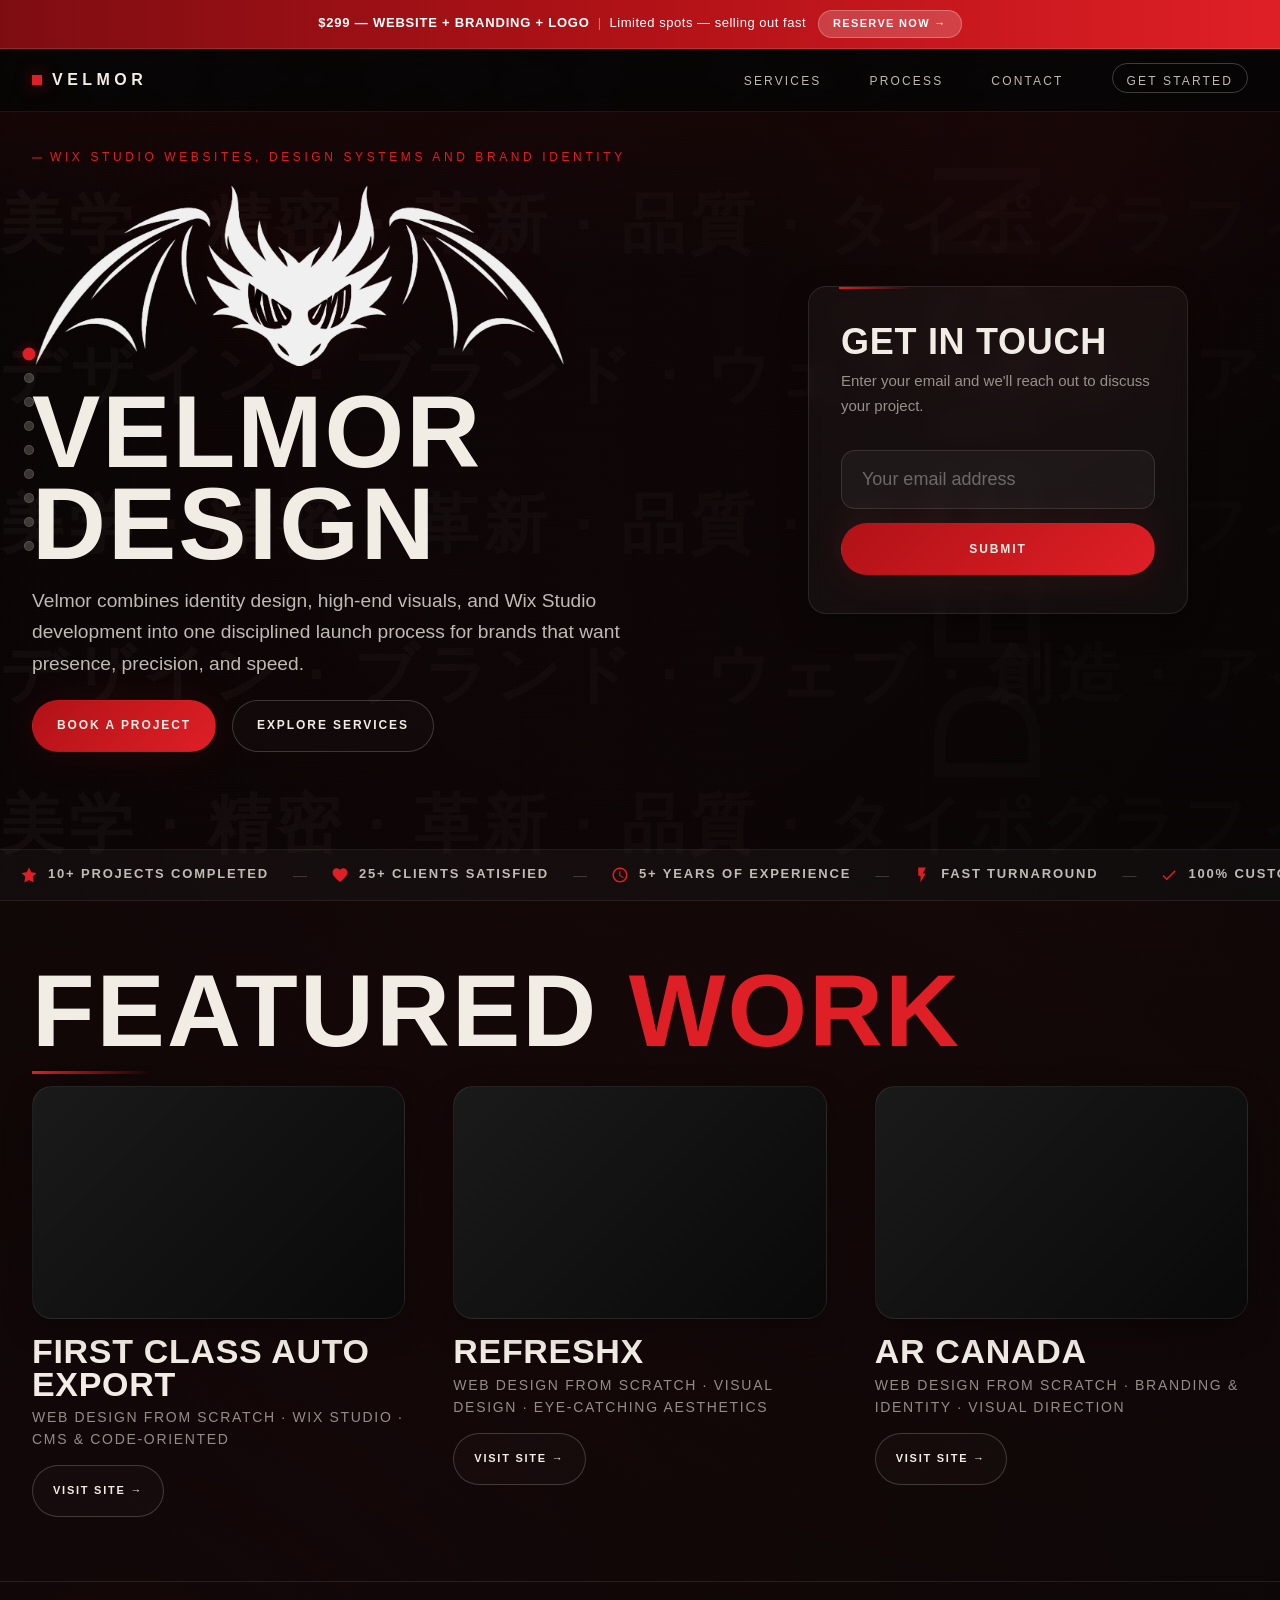
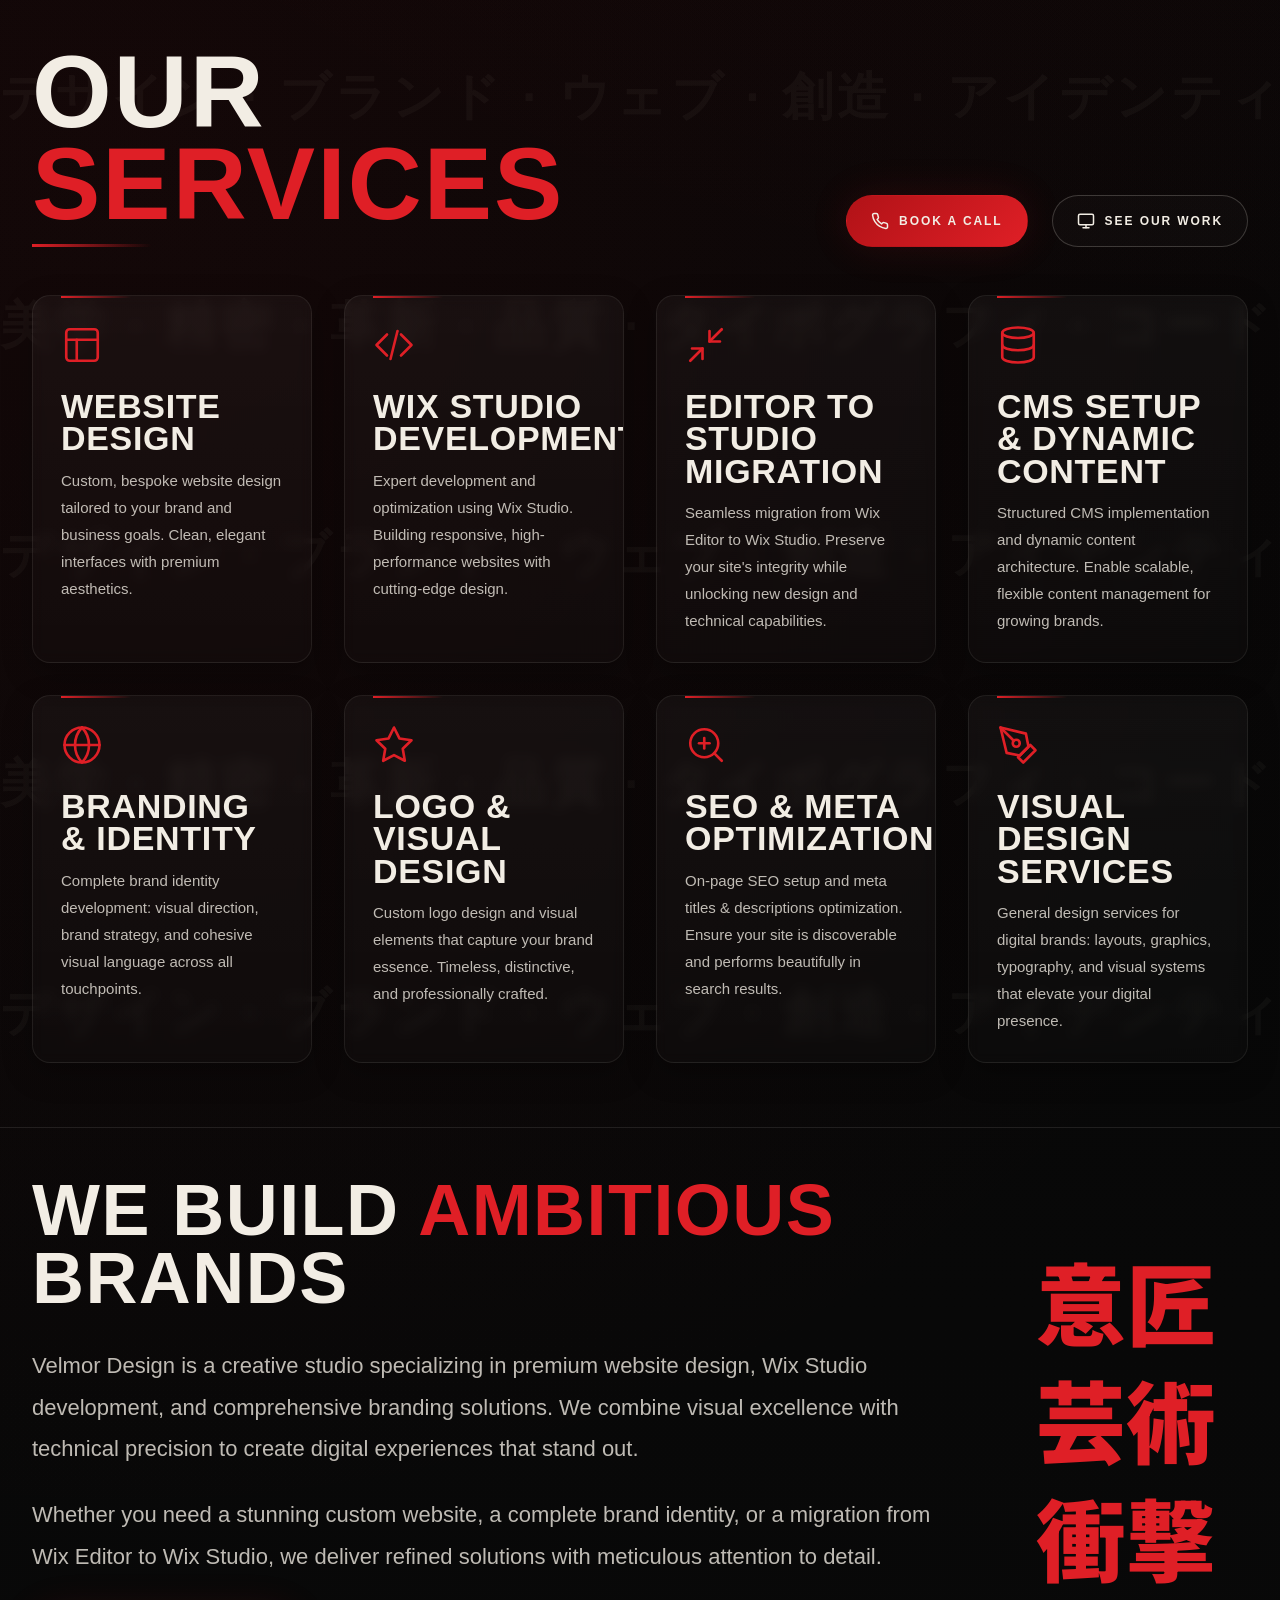
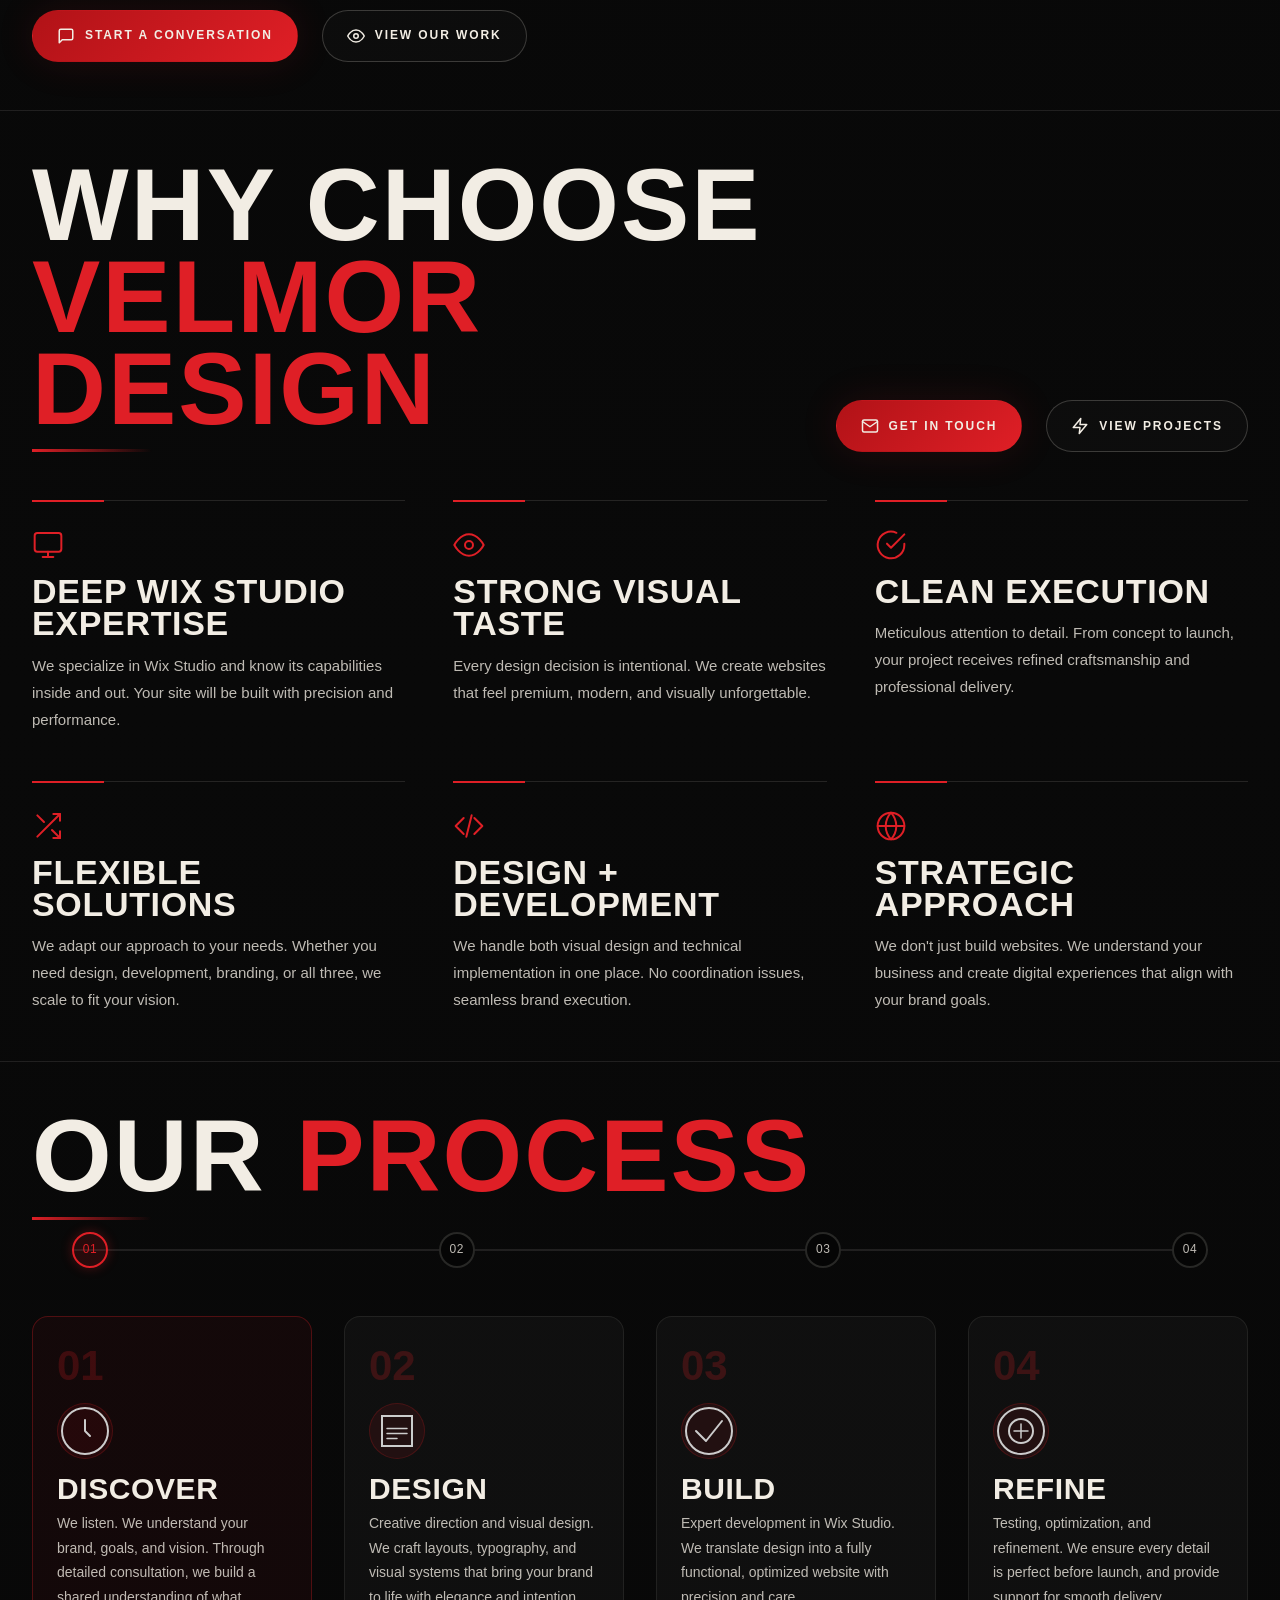
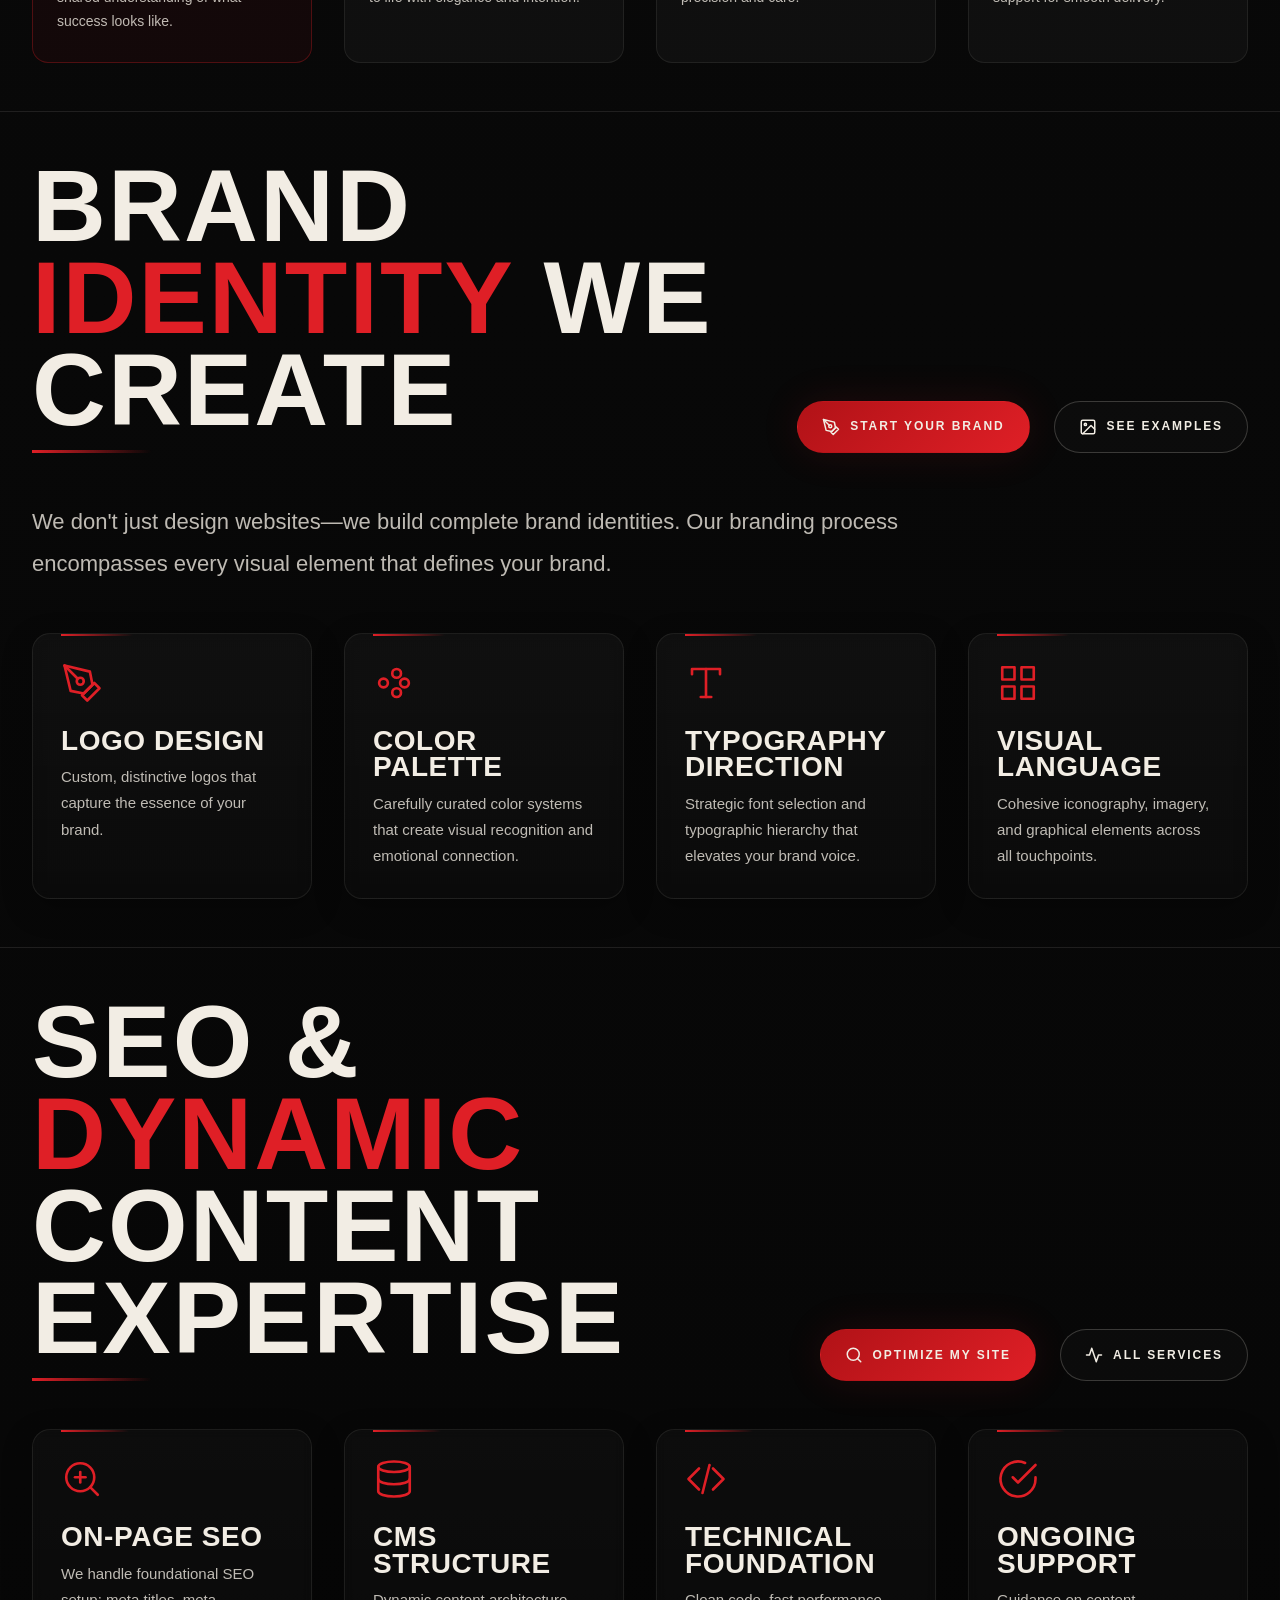
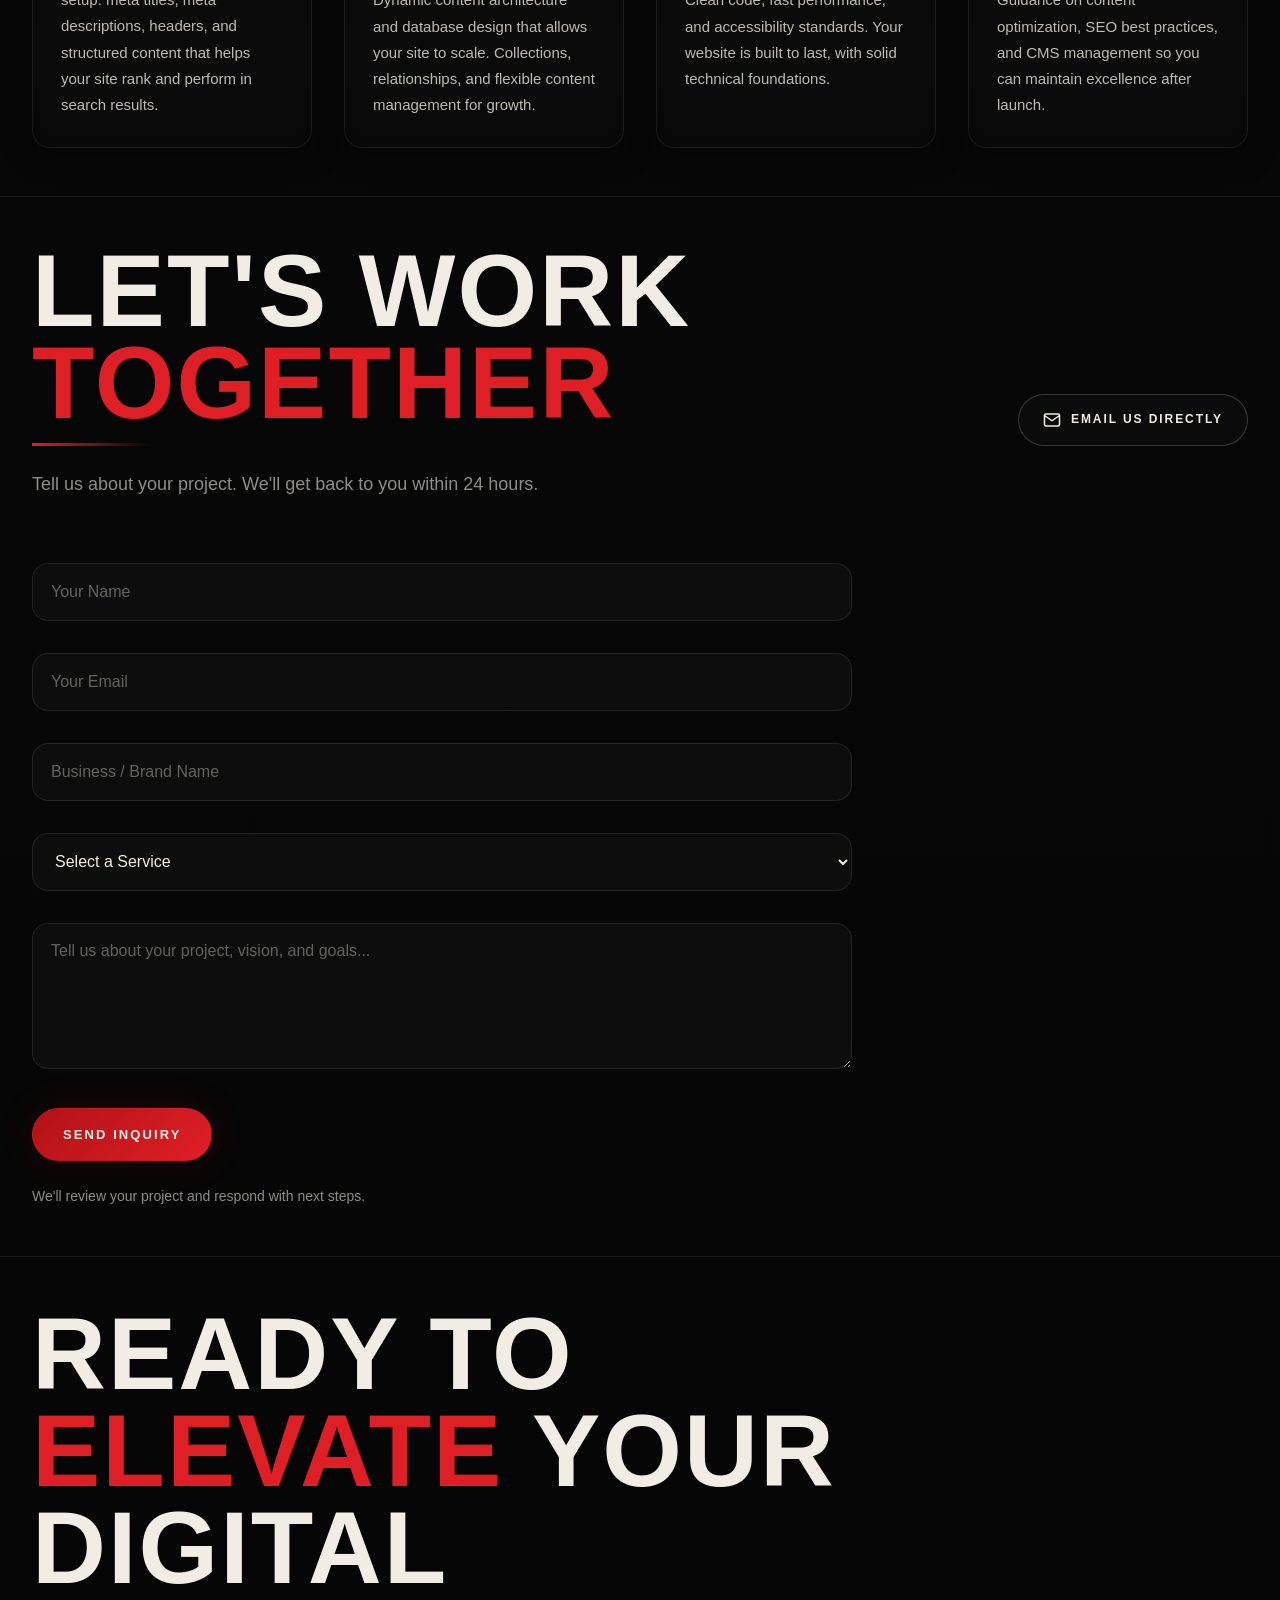
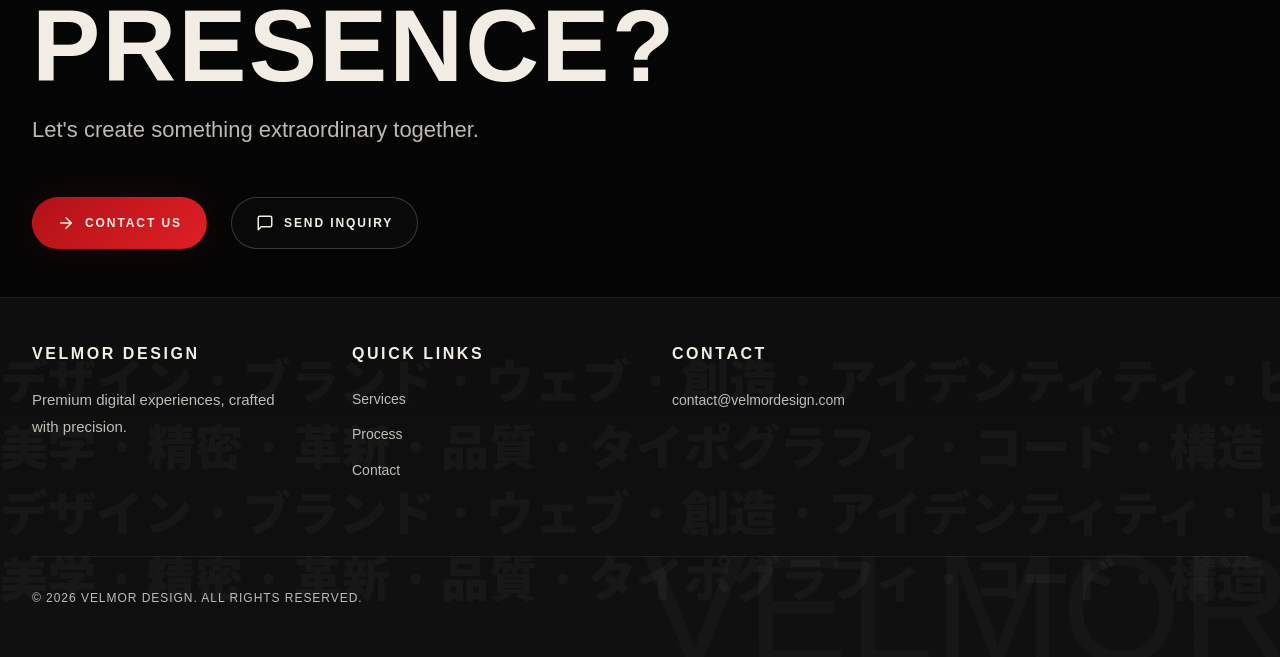
==== index.html @ 81babffa "Initial commit This is the first version of our website" ====
<!DOCTYPE html>
<html lang="en">
<head>
    <meta charset="UTF-8">
    <meta name="viewport" content="width=device-width, initial-scale=1.0">
    <meta name="description" content="Velmor Design - Premium Wix Studio websites, branding, and CMS solutions. Dark mode creative agency.">
    <meta name="theme-color" content="#000000">
    <title>Velmor Design - Premium Web & Brand Design</title>
    <link rel="preconnect" href="https://fonts.googleapis.com">
    <link rel="preconnect" href="https://fonts.gstatic.com" crossorigin>
    <link href="https://fonts.googleapis.com/css2?family=Noto+Sans+JP:wght@900&display=swap" rel="stylesheet">
    <link rel="stylesheet" href="styles.css?v=36">
</head>
<body>
    <!-- Promo Banner -->
    <div class="promo-banner">
        <div class="container">
            <p class="promo-text">
                <strong>$299 — Website + Branding + Logo</strong>
                <span class="promo-separator">|</span>
                Limited spots — selling out fast
                <a href="#contact-form" class="promo-cta">Reserve now →</a>
            </p>
        </div>
    </div>

    <!-- Navigation -->
    <nav class="navbar">
        <div class="container">
            <div class="navbar-content">
                <div class="logo">
                    <a href="index.html">VELMOR</a>
                </div>
                <button class="mobile-menu-toggle" aria-label="Toggle menu">
                    <span></span>
                    <span></span>
                    <span></span>
                </button>
                <ul class="nav-links">
                    <li><a href="#services">Services</a></li>
                    <li><a href="#process">Process</a></li>
                    <li><a href="#contact-form">Contact</a></li>
                    <li><a href="contact.html" class="nav-cta">Get Started</a></li>
                </ul>
            </div>
        </div>
    </nav>

    <!-- Hero Section -->
    <section class="hero" id="hero">
        <!-- Asian text marquee background -->
        <div class="hero-bg-marquee">
            <div class="hero-bg-track">デザイン · ブランド · ウェブ · 創造 · アイデンティティ · ビジュアル · 開発 · 戦略 · デザイン · ブランド · ウェブ · 創造 · アイデンティティ · ビジュアル · 開発 · 戦略 · </div>
            <div class="hero-bg-track hero-bg-track--reverse">美学 · 精密 · 革新 · 品質 · タイポグラフィ · コード · 構造 · 芸術 · 美学 · 精密 · 革新 · 品質 · タイポグラフィ · コード · 構造 · 芸術 · </div>
            <div class="hero-bg-track">デザイン · ブランド · ウェブ · 創造 · アイデンティティ · ビジュアル · 開発 · 戦略 · デザイン · ブランド · ウェブ · 創造 · アイデンティティ · ビジュアル · 開発 · 戦略 · </div>
            <div class="hero-bg-track hero-bg-track--reverse">美学 · 精密 · 革新 · 品質 · タイポグラフィ · コード · 構造 · 芸術 · 美学 · 精密 · 革新 · 品質 · タイポグラフィ · コード · 構造 · 芸術 · </div>
            <div class="hero-bg-track">デザイン · ブランド · ウェブ · 創造 · アイデンティティ · ビジュアル · 開発 · 戦略 · デザイン · ブランド · ウェブ · 創造 · アイデンティティ · ビジュアル · 開発 · 戦略 · </div>
            <div class="hero-bg-track hero-bg-track--reverse">美学 · 精密 · 革新 · 品質 · タイポグラフィ · コード · 構造 · 芸術 · 美学 · 精密 · 革新 · 品質 · タイポグラフィ · コード · 構造 · 芸術 · </div>
        </div>
        <div class="container">
            <div class="hero-layout">
                <div class="hero-content">
                    <p class="hero-kicker">Wix studio websites, design systems and brand identity</p>
                    <img src="Logo and images/Velmorlogo.png" alt="Velmor Design Logo" class="hero-mark" />
                    <h1 class="hero-title">VELMOR DESIGN</h1>
                    <p class="hero-subtitle">Velmor combines identity design, high-end visuals, and Wix Studio development into one disciplined launch process for brands that want presence, precision, and speed.</p>
                    <div class="hero-ctas">
                        <a href="#contact-form" class="btn btn-primary">Book a Project</a>
                        <a href="#services" class="btn btn-secondary">Explore Services</a>
                    </div>
                </div>
                <div class="hero-form-card">
                    <h3 class="hero-form-title">Get in Touch</h3>
                    <p class="hero-form-desc">Enter your email and we'll reach out to discuss your project.</p>
                    <form action="https://formsubmit.co/contact@velmordesign.com" method="POST" class="hero-email-form">
                        <input type="hidden" name="_subject" value="New contact from Velmor website">
                        <input type="hidden" name="_captcha" value="false">
                        <input type="hidden" name="_next" value="http://127.0.0.1:8080/">
                        <input type="email" name="email" class="hero-form-input" placeholder="Your email address" required>
                        <button type="submit" class="btn btn-primary hero-form-btn">Submit</button>
                    </form>
                </div>
            </div>
        </div>
        <!-- Stats Marquee -->
        <div class="hero-marquee">
            <div class="marquee-track">
                <div class="marquee-item"><svg class="marquee-icon" viewBox="0 0 24 24" fill="currentColor"><path d="M12 2l3.09 6.26L22 9.27l-5 4.87L18.18 22 12 18.56 5.82 22 7 14.14l-5-4.87 6.91-1.01z"/></svg> 10+ Projects Completed</div>
                <div class="marquee-separator">—</div>
                <div class="marquee-item"><svg class="marquee-icon" viewBox="0 0 24 24" fill="currentColor"><path d="M12 21.35l-1.45-1.32C5.4 15.36 2 12.28 2 8.5 2 5.42 4.42 3 7.5 3c1.74 0 3.41.81 4.5 2.09C13.09 3.81 14.76 3 16.5 3 19.58 3 22 5.42 22 8.5c0 3.78-3.4 6.86-8.55 11.54L12 21.35z"/></svg> 25+ Clients Satisfied</div>
                <div class="marquee-separator">—</div>
                <div class="marquee-item"><svg class="marquee-icon" viewBox="0 0 24 24" fill="currentColor"><path d="M11.99 2C6.47 2 2 6.48 2 12s4.47 10 9.99 10C17.52 22 22 17.52 22 12S17.52 2 11.99 2zM12 20c-4.42 0-8-3.58-8-8s3.58-8 8-8 8 3.58 8 8-3.58 8-8 8zm.5-13H11v6l5.25 3.15.75-1.23-4.5-2.67z"/></svg> 5+ Years of Experience</div>
                <div class="marquee-separator">—</div>
                <div class="marquee-item"><svg class="marquee-icon" viewBox="0 0 24 24" fill="currentColor"><path d="M7 2v11h3v9l7-12h-4l4-8z"/></svg> Fast Turnaround</div>
                <div class="marquee-separator">—</div>
                <div class="marquee-item"><svg class="marquee-icon" viewBox="0 0 24 24" fill="currentColor"><path d="M9 16.17L4.83 12l-1.42 1.41L9 19 21 7l-1.41-1.41z"/></svg> 100% Custom Designs</div>
                <div class="marquee-separator">—</div>
                <div class="marquee-item"><svg class="marquee-icon" viewBox="0 0 24 24" fill="currentColor"><path d="M12 2l3.09 6.26L22 9.27l-5 4.87L18.18 22 12 18.56 5.82 22 7 14.14l-5-4.87 6.91-1.01z"/></svg> 10+ Projects Completed</div>
                <div class="marquee-separator">—</div>
                <div class="marquee-item"><svg class="marquee-icon" viewBox="0 0 24 24" fill="currentColor"><path d="M12 21.35l-1.45-1.32C5.4 15.36 2 12.28 2 8.5 2 5.42 4.42 3 7.5 3c1.74 0 3.41.81 4.5 2.09C13.09 3.81 14.76 3 16.5 3 19.58 3 22 5.42 22 8.5c0 3.78-3.4 6.86-8.55 11.54L12 21.35z"/></svg> 25+ Clients Satisfied</div>
                <div class="marquee-separator">—</div>
                <div class="marquee-item"><svg class="marquee-icon" viewBox="0 0 24 24" fill="currentColor"><path d="M11.99 2C6.47 2 2 6.48 2 12s4.47 10 9.99 10C17.52 22 22 17.52 22 12S17.52 2 11.99 2zM12 20c-4.42 0-8-3.58-8-8s3.58-8 8-8 8 3.58 8 8-3.58 8-8 8zm.5-13H11v6l5.25 3.15.75-1.23-4.5-2.67z"/></svg> 5+ Years of Experience</div>
                <div class="marquee-separator">—</div>
                <div class="marquee-item"><svg class="marquee-icon" viewBox="0 0 24 24" fill="currentColor"><path d="M7 2v11h3v9l7-12h-4l4-8z"/></svg> Fast Turnaround</div>
                <div class="marquee-separator">—</div>
                <div class="marquee-item"><svg class="marquee-icon" viewBox="0 0 24 24" fill="currentColor"><path d="M9 16.17L4.83 12l-1.42 1.41L9 19 21 7l-1.41-1.41z"/></svg> 100% Custom Designs</div>
                <div class="marquee-separator">—</div>
            </div>
        </div>
    </section>

    <!-- Portfolio / Showcase Section -->
    <section class="portfolio" id="portfolio">
        <div class="container">
            <h2 class="section-title">Featured <span class="text-red">Work</span></h2>
            <div class="portfolio-grid">
                <div class="portfolio-item">
                    <div class="portfolio-preview">
                        <iframe src="https://www.firstclassautoexport.ca/" loading="lazy" scrolling="no" sandbox="allow-scripts allow-same-origin"></iframe>
                    </div>
                    <h3>First Class Auto Export</h3>
                    <p>Web Design from Scratch · Wix Studio · CMS & Code-Oriented</p>
                    <a href="https://www.firstclassautoexport.ca/" target="_blank" rel="noopener noreferrer" class="btn btn-secondary portfolio-btn">Visit Site →</a>
                </div>
                <div class="portfolio-item">
                    <div class="portfolio-preview">
                        <iframe src="https://www.refreshx.ca/" loading="lazy" scrolling="no" sandbox="allow-scripts allow-same-origin"></iframe>
                    </div>
                    <h3>RefreshX</h3>
                    <p>Web Design from Scratch · Visual Design · Eye-Catching Aesthetics</p>
                    <a href="https://www.refreshx.ca/" target="_blank" rel="noopener noreferrer" class="btn btn-secondary portfolio-btn">Visit Site →</a>
                </div>
                <div class="portfolio-item">
                    <div class="portfolio-preview">
                        <iframe src="https://www.arcanada.ca/" loading="lazy" scrolling="no" sandbox="allow-scripts allow-same-origin"></iframe>
                    </div>
                    <h3>AR Canada</h3>
                    <p>Web Design from Scratch · Branding & Identity · Visual Direction</p>
                    <a href="https://www.arcanada.ca/" target="_blank" rel="noopener noreferrer" class="btn btn-secondary portfolio-btn">Visit Site →</a>
                </div>
            </div>
        </div>
    </section>

    <!-- Services Section -->
    <section class="services" id="services">
        <!-- Asian text marquee background -->
        <div class="services-bg-marquee">
            <div class="services-bg-track">デザイン · ブランド · ウェブ · 創造 · アイデンティティ · ビジュアル · 開発 · 戦略 · デザイン · ブランド · ウェブ · 創造 · アイデンティティ · ビジュアル · 開発 · 戦略 · </div>
            <div class="services-bg-track services-bg-track--reverse">美学 · 精密 · 革新 · 品質 · タイポグラフィ · コード · 構造 · 芸術 · 美学 · 精密 · 革新 · 品質 · タイポグラフィ · コード · 構造 · 芸術 · </div>
            <div class="services-bg-track">デザイン · ブランド · ウェブ · 創造 · アイデンティティ · ビジュアル · 開発 · 戦略 · デザイン · ブランド · ウェブ · 創造 · アイデンティティ · ビジュアル · 開発 · 戦略 · </div>
            <div class="services-bg-track services-bg-track--reverse">美学 · 精密 · 革新 · 品質 · タイポグラフィ · コード · 構造 · 芸術 · 美学 · 精密 · 革新 · 品質 · タイポグラフィ · コード · 構造 · 芸術 · </div>
            <div class="services-bg-track">デザイン · ブランド · ウェブ · 創造 · アイデンティティ · ビジュアル · 開発 · 戦略 · デザイン · ブランド · ウェブ · 創造 · アイデンティティ · ビジュアル · 開発 · 戦略 · </div>
        </div>
        <div class="container">
            <div class="services-header">
                <h2 class="section-title">Our <span class="text-red">Services</span></h2>
                <div class="services-ctas">
                    <a href="#contact-form" class="btn btn-primary about-cta"><svg viewBox="0 0 24 24" fill="none" stroke="currentColor" stroke-width="2" stroke-linecap="round" stroke-linejoin="round" class="about-cta-icon"><path d="M22 16.92v3a2 2 0 0 1-2.18 2 19.79 19.79 0 0 1-8.63-3.07 19.5 19.5 0 0 1-6-6 19.79 19.79 0 0 1-3.07-8.67A2 2 0 0 1 4.11 2h3a2 2 0 0 1 2 1.72c.127.96.361 1.903.7 2.81a2 2 0 0 1-.45 2.11L8.09 9.91a16 16 0 0 0 6 6l1.27-1.27a2 2 0 0 1 2.11-.45c.907.339 1.85.573 2.81.7A2 2 0 0 1 22 16.92z"/></svg> Book a Call</a>
                    <a href="#portfolio" class="btn btn-secondary about-cta"><svg viewBox="0 0 24 24" fill="none" stroke="currentColor" stroke-width="2" stroke-linecap="round" stroke-linejoin="round" class="about-cta-icon"><rect x="2" y="3" width="20" height="14" rx="2" ry="2"/><line x1="8" y1="21" x2="16" y2="21"/><line x1="12" y1="17" x2="12" y2="21"/></svg> See Our Work</a>
                </div>
            </div>
            <div class="services-grid">
                <div class="service-card">
                    <div class="service-icon"><svg viewBox="0 0 24 24" fill="none" stroke="currentColor" stroke-width="1.5" stroke-linecap="round" stroke-linejoin="round"><rect x="3" y="3" width="18" height="18" rx="2"/><line x1="3" y1="9" x2="21" y2="9"/><line x1="9" y1="21" x2="9" y2="9"/></svg></div>
                    <h3>Website Design</h3>
                    <p>Custom, bespoke website design tailored to your brand and business goals. Clean, elegant interfaces with premium aesthetics.</p>
                </div>
                <div class="service-card">
                    <div class="service-icon"><svg viewBox="0 0 24 24" fill="none" stroke="currentColor" stroke-width="1.5" stroke-linecap="round" stroke-linejoin="round"><polyline points="16 18 22 12 16 6"/><polyline points="8 6 2 12 8 18"/><line x1="14" y1="4" x2="10" y2="20"/></svg></div>
                    <h3>Wix Studio Development</h3>
                    <p>Expert development and optimization using Wix Studio. Building responsive, high-performance websites with cutting-edge design.</p>
                </div>
                <div class="service-card">
                    <div class="service-icon"><svg viewBox="0 0 24 24" fill="none" stroke="currentColor" stroke-width="1.5" stroke-linecap="round" stroke-linejoin="round"><polyline points="4 14 10 14 10 20"/><polyline points="20 10 14 10 14 4"/><line x1="14" y1="10" x2="21" y2="3"/><line x1="3" y1="21" x2="10" y2="14"/></svg></div>
                    <h3>Editor to Studio Migration</h3>
                    <p>Seamless migration from Wix Editor to Wix Studio. Preserve your site's integrity while unlocking new design and technical capabilities.</p>
                </div>
                <div class="service-card">
                    <div class="service-icon"><svg viewBox="0 0 24 24" fill="none" stroke="currentColor" stroke-width="1.5" stroke-linecap="round" stroke-linejoin="round"><ellipse cx="12" cy="5" rx="9" ry="3"/><path d="M21 12c0 1.66-4 3-9 3s-9-1.34-9-3"/><path d="M3 5v14c0 1.66 4 3 9 3s9-1.34 9-3V5"/></svg></div>
                    <h3>CMS Setup & Dynamic Content</h3>
                    <p>Structured CMS implementation and dynamic content architecture. Enable scalable, flexible content management for growing brands.</p>
                </div>
                <div class="service-card">
                    <div class="service-icon"><svg viewBox="0 0 24 24" fill="none" stroke="currentColor" stroke-width="1.5" stroke-linecap="round" stroke-linejoin="round"><circle cx="12" cy="12" r="10"/><path d="M12 2a14.5 14.5 0 0 0 0 20 14.5 14.5 0 0 0 0-20"/><line x1="2" y1="12" x2="22" y2="12"/></svg></div>
                    <h3>Branding & Identity</h3>
                    <p>Complete brand identity development: visual direction, brand strategy, and cohesive visual language across all touchpoints.</p>
                </div>
                <div class="service-card">
                    <div class="service-icon"><svg viewBox="0 0 24 24" fill="none" stroke="currentColor" stroke-width="1.5" stroke-linecap="round" stroke-linejoin="round"><polygon points="12 2 15.09 8.26 22 9.27 17 14.14 18.18 21.02 12 17.77 5.82 21.02 7 14.14 2 9.27 8.91 8.26 12 2"/></svg></div>
                    <h3>Logo & Visual Design</h3>
                    <p>Custom logo design and visual elements that capture your brand essence. Timeless, distinctive, and professionally crafted.</p>
                </div>
                <div class="service-card">
                    <div class="service-icon"><svg viewBox="0 0 24 24" fill="none" stroke="currentColor" stroke-width="1.5" stroke-linecap="round" stroke-linejoin="round"><circle cx="11" cy="11" r="8"/><line x1="21" y1="21" x2="16.65" y2="16.65"/><line x1="11" y1="8" x2="11" y2="14"/><line x1="8" y1="11" x2="14" y2="11"/></svg></div>
                    <h3>SEO & Meta Optimization</h3>
                    <p>On-page SEO setup and meta titles & descriptions optimization. Ensure your site is discoverable and performs beautifully in search results.</p>
                </div>
                <div class="service-card">
                    <div class="service-icon"><svg viewBox="0 0 24 24" fill="none" stroke="currentColor" stroke-width="1.5" stroke-linecap="round" stroke-linejoin="round"><path d="M12 19l7-7 3 3-7 7-3-3z"/><path d="M18 13l-1.5-7.5L2 2l3.5 14.5L13 18l5-5z"/><path d="M2 2l7.586 7.586"/><circle cx="11" cy="11" r="2"/></svg></div>
                    <h3>Visual Design Services</h3>
                    <p>General design services for digital brands: layouts, graphics, typography, and visual systems that elevate your digital presence.</p>
                </div>
            </div>
        </div>
    </section>

    <!-- About / Positioning Section -->
    <section class="about" id="about">
        <div class="container">
            <div class="about-layout">
                <div class="about-content">
                    <h2>We Build <span class="text-red">Ambitious</span> Brands</h2>
                    <p>
                        Velmor Design is a creative studio specializing in premium website design, Wix Studio development, and comprehensive branding solutions. We combine visual excellence with technical precision to create digital experiences that stand out.
                    </p>
                    <p>
                        Whether you need a stunning custom website, a complete brand identity, or a migration from Wix Editor to Wix Studio, we deliver refined solutions with meticulous attention to detail.
                    </p>
                    <div class="about-ctas">
                        <a href="#contact-form" class="btn btn-primary about-cta"><svg viewBox="0 0 24 24" fill="none" stroke="currentColor" stroke-width="2" stroke-linecap="round" stroke-linejoin="round" class="about-cta-icon"><path d="M21 15a2 2 0 0 1-2 2H7l-4 4V5a2 2 0 0 1 2-2h14a2 2 0 0 1 2 2z"/></svg> Start a Conversation</a>
                        <a href="#portfolio" class="btn btn-secondary about-cta"><svg viewBox="0 0 24 24" fill="none" stroke="currentColor" stroke-width="2" stroke-linecap="round" stroke-linejoin="round" class="about-cta-icon"><path d="M1 12s4-8 11-8 11 8 11 8-4 8-11 8-11-8-11-8z"/><circle cx="12" cy="12" r="3"/></svg> View Our Work</a>
                    </div>
                </div>
                <div class="about-kanji-art">
                    <div class="kanji-character">
                        <span class="kanji-label">Design</span>
                        <span class="kanji-glyph">意匠</span>
                    </div>
                    <div class="kanji-character">
                        <span class="kanji-label">Art</span>
                        <span class="kanji-glyph">芸術</span>
                    </div>
                    <div class="kanji-character">
                        <span class="kanji-label">Impact</span>
                        <span class="kanji-glyph">衝撃</span>
                    </div>
                </div>
            </div>
        </div>
    </section>

    <!-- Why Choose Us Section -->
    <section class="why-us" id="why-us">
        <div class="container">
            <div class="why-us-header">
                <h2 class="section-title">Why Choose <span class="text-red">Velmor Design</span></h2>
                <div class="why-us-ctas">
                    <a href="#contact-form" class="btn btn-primary about-cta"><svg viewBox="0 0 24 24" fill="none" stroke="currentColor" stroke-width="2" stroke-linecap="round" stroke-linejoin="round" class="about-cta-icon"><path d="M4 4h16c1.1 0 2 .9 2 2v12c0 1.1-.9 2-2 2H4c-1.1 0-2-.9-2-2V6c0-1.1.9-2 2-2z"/><polyline points="22,6 12,13 2,6"/></svg> Get in Touch</a>
                    <a href="#portfolio" class="btn btn-secondary about-cta"><svg viewBox="0 0 24 24" fill="none" stroke="currentColor" stroke-width="2" stroke-linecap="round" stroke-linejoin="round" class="about-cta-icon"><polygon points="13 2 3 14 12 14 11 22 21 10 12 10 13 2"/></svg> View Projects</a>
                </div>
            </div>
            <div class="why-us-grid">
                <div class="why-us-item">
                    <div class="why-us-icon"><svg viewBox="0 0 24 24" fill="none" stroke="currentColor" stroke-width="1.5" stroke-linecap="round" stroke-linejoin="round"><rect x="2" y="3" width="20" height="14" rx="2" ry="2"/><line x1="8" y1="21" x2="16" y2="21"/><line x1="12" y1="17" x2="12" y2="21"/></svg></div>
                    <h3>Deep Wix Studio Expertise</h3>
                    <p>We specialize in Wix Studio and know its capabilities inside and out. Your site will be built with precision and performance.</p>
                </div>
                <div class="why-us-item">
                    <div class="why-us-icon"><svg viewBox="0 0 24 24" fill="none" stroke="currentColor" stroke-width="1.5" stroke-linecap="round" stroke-linejoin="round"><path d="M1 12s4-8 11-8 11 8 11 8-4 8-11 8-11-8-11-8z"/><circle cx="12" cy="12" r="3"/></svg></div>
                    <h3>Strong Visual Taste</h3>
                    <p>Every design decision is intentional. We create websites that feel premium, modern, and visually unforgettable.</p>
                </div>
                <div class="why-us-item">
                    <div class="why-us-icon"><svg viewBox="0 0 24 24" fill="none" stroke="currentColor" stroke-width="1.5" stroke-linecap="round" stroke-linejoin="round"><path d="M22 11.08V12a10 10 0 1 1-5.93-9.14"/><polyline points="22 4 12 14.01 9 11.01"/></svg></div>
                    <h3>Clean Execution</h3>
                    <p>Meticulous attention to detail. From concept to launch, your project receives refined craftsmanship and professional delivery.</p>
                </div>
                <div class="why-us-item">
                    <div class="why-us-icon"><svg viewBox="0 0 24 24" fill="none" stroke="currentColor" stroke-width="1.5" stroke-linecap="round" stroke-linejoin="round"><polyline points="16 3 21 3 21 8"/><line x1="4" y1="20" x2="21" y2="3"/><polyline points="21 16 21 21 16 21"/><line x1="15" y1="15" x2="21" y2="21"/><line x1="4" y1="4" x2="9" y2="9"/></svg></div>
                    <h3>Flexible Solutions</h3>
                    <p>We adapt our approach to your needs. Whether you need design, development, branding, or all three, we scale to fit your vision.</p>
                </div>
                <div class="why-us-item">
                    <div class="why-us-icon"><svg viewBox="0 0 24 24" fill="none" stroke="currentColor" stroke-width="1.5" stroke-linecap="round" stroke-linejoin="round"><polyline points="16 18 22 12 16 6"/><polyline points="8 6 2 12 8 18"/><line x1="14" y1="4" x2="10" y2="20"/></svg></div>
                    <h3>Design + Development</h3>
                    <p>We handle both visual design and technical implementation in one place. No coordination issues, seamless brand execution.</p>
                </div>
                <div class="why-us-item">
                    <div class="why-us-icon"><svg viewBox="0 0 24 24" fill="none" stroke="currentColor" stroke-width="1.5" stroke-linecap="round" stroke-linejoin="round"><circle cx="12" cy="12" r="10"/><line x1="2" y1="12" x2="22" y2="12"/><path d="M12 2a15.3 15.3 0 0 1 4 10 15.3 15.3 0 0 1-4 10 15.3 15.3 0 0 1-4-10 15.3 15.3 0 0 1 4-10z"/></svg></div>
                    <h3>Strategic Approach</h3>
                    <p>We don't just build websites. We understand your business and create digital experiences that align with your brand goals.</p>
                </div>
            </div>
        </div>
    </section>

    <!-- Process Section -->
    <section class="process" id="process">
        <div class="container">
            <h2 class="section-title">Our <span class="text-red">Process</span></h2>
            <!-- Progress bar -->
            <div class="process-progress">
                <div class="progress-line">
                    <div class="progress-fill"></div>
                </div>
                <div class="progress-dots">
                    <div class="progress-dot active" data-step="1"><span>01</span></div>
                    <div class="progress-dot" data-step="2"><span>02</span></div>
                    <div class="progress-dot" data-step="3"><span>03</span></div>
                    <div class="progress-dot" data-step="4"><span>04</span></div>
                </div>
            </div>
            <div class="process-steps">
                <div class="process-step">
                    <div class="step-number">01</div>
                    <div class="step-icon">
                        <svg width="50" height="50" viewBox="0 0 50 50" fill="none" xmlns="http://www.w3.org/2000/svg">
                            <circle cx="25" cy="25" r="23" stroke="#cccccc" stroke-width="2"/>
                            <path d="M25 14V25M25 25L30 30" stroke="#cccccc" stroke-width="2" stroke-linecap="round" stroke-linejoin="round"/>
                        </svg>
                    </div>
                    <div class="step-content">
                        <h3>Discover</h3>
                        <p>We listen. We understand your brand, goals, and vision. Through detailed consultation, we build a shared understanding of what success looks like.</p>
                    </div>
                </div>
                <div class="process-step">
                    <div class="step-number">02</div>
                    <div class="step-icon">
                        <svg width="50" height="50" viewBox="0 0 50 50" fill="none" xmlns="http://www.w3.org/2000/svg">
                            <rect x="10" y="10" width="30" height="30" stroke="#cccccc" stroke-width="2" fill="none"/>
                            <path d="M15 22.5H35M15 27.5H35M15 32.5H25" stroke="#cccccc" stroke-width="1.5" stroke-linecap="round"/>
                        </svg>
                    </div>
                    <div class="step-content">
                        <h3>Design</h3>
                        <p>Creative direction and visual design. We craft layouts, typography, and visual systems that bring your brand to life with elegance and intention.</p>
                    </div>
                </div>
                <div class="process-step">
                    <div class="step-number">03</div>
                    <div class="step-icon">
                        <svg width="50" height="50" viewBox="0 0 50 50" fill="none" xmlns="http://www.w3.org/2000/svg">
                            <path d="M 12 25 L 22 35 L 38 15" stroke="#cccccc" stroke-width="2" fill="none" stroke-linecap="round" stroke-linejoin="round"/>
                            <circle cx="25" cy="25" r="23" stroke="#cccccc" stroke-width="2" fill="none"/>
                        </svg>
                    </div>
                    <div class="step-content">
                        <h3>Build</h3>
                        <p>Expert development in Wix Studio. We translate design into a fully functional, optimized website with precision and care.</p>
                    </div>
                </div>
                <div class="process-step">
                    <div class="step-number">04</div>
                    <div class="step-icon">
                        <svg width="50" height="50" viewBox="0 0 50 50" fill="none" xmlns="http://www.w3.org/2000/svg">
                            <circle cx="25" cy="25" r="12" stroke="#cccccc" stroke-width="2"/>
                            <path d="M25 18V32M18 25H32" stroke="#cccccc" stroke-width="1.5" stroke-linecap="round"/>
                            <circle cx="25" cy="25" r="23" stroke="#cccccc" stroke-width="2" fill="none"/>
                        </svg>
                    </div>
                    <div class="step-content">
                        <h3>Refine</h3>
                        <p>Testing, optimization, and refinement. We ensure every detail is perfect before launch, and provide support for smooth delivery.</p>
                    </div>
                </div>
            </div>
        </div>
    </section>

    <!-- Branding Section -->
    <section class="branding" id="branding">
        <div class="container">
            <div class="branding-header">
                <h2 class="section-title">Brand <span class="text-red">Identity</span> We Create</h2>
                <div class="branding-ctas">
                    <a href="#contact-form" class="btn btn-primary about-cta"><svg viewBox="0 0 24 24" fill="none" stroke="currentColor" stroke-width="2" stroke-linecap="round" stroke-linejoin="round" class="about-cta-icon"><path d="M12 19l7-7 3 3-7 7-3-3z"/><path d="M18 13l-1.5-7.5L2 2l3.5 14.5L13 18l5-5z"/><path d="M2 2l7.586 7.586"/><circle cx="11" cy="11" r="2"/></svg> Start Your Brand</a>
                    <a href="#portfolio" class="btn btn-secondary about-cta"><svg viewBox="0 0 24 24" fill="none" stroke="currentColor" stroke-width="2" stroke-linecap="round" stroke-linejoin="round" class="about-cta-icon"><rect x="3" y="3" width="18" height="18" rx="2" ry="2"/><circle cx="8.5" cy="8.5" r="1.5"/><polyline points="21 15 16 10 5 21"/></svg> See Examples</a>
                </div>
            </div>
            <p class="branding-description">
                We don't just design websites—we build complete brand identities. Our branding process encompasses every visual element that defines your brand.
            </p>
            <div class="branding-features">
                <div class="feature">
                    <div class="feature-icon">
                        <svg viewBox="0 0 24 24" fill="none" stroke="currentColor" stroke-width="1.5" stroke-linecap="round" stroke-linejoin="round"><path d="M12 19l7-7 3 3-7 7-3-3z"/><path d="M18 13l-1.5-7.5L2 2l3.5 14.5L13 18l5-5z"/><path d="M2 2l7.586 7.586"/><circle cx="11" cy="11" r="2"/></svg>
                    </div>
                    <h4>Logo Design</h4>
                    <p>Custom, distinctive logos that capture the essence of your brand.</p>
                </div>
                <div class="feature">
                    <div class="feature-icon">
                        <svg viewBox="0 0 24 24" fill="none" stroke="currentColor" stroke-width="1.5" stroke-linecap="round" stroke-linejoin="round"><circle cx="13.5" cy="6.5" r="2.5"/><circle cx="6" cy="12" r="2.5" /><circle cx="18" cy="12" r="2.5"/><circle cx="13.5" cy="17.5" r="2.5"/></svg>
                    </div>
                    <h4>Color Palette</h4>
                    <p>Carefully curated color systems that create visual recognition and emotional connection.</p>
                </div>
                <div class="feature">
                    <div class="feature-icon">
                        <svg viewBox="0 0 24 24" fill="none" stroke="currentColor" stroke-width="1.5" stroke-linecap="round" stroke-linejoin="round"><polyline points="4 7 4 4 20 4 20 7"/><line x1="9" y1="20" x2="15" y2="20"/><line x1="12" y1="4" x2="12" y2="20"/></svg>
                    </div>
                    <h4>Typography Direction</h4>
                    <p>Strategic font selection and typographic hierarchy that elevates your brand voice.</p>
                </div>
                <div class="feature">
                    <div class="feature-icon">
                        <svg viewBox="0 0 24 24" fill="none" stroke="currentColor" stroke-width="1.5" stroke-linecap="round" stroke-linejoin="round"><rect x="3" y="3" width="7" height="7"/><rect x="14" y="3" width="7" height="7"/><rect x="14" y="14" width="7" height="7"/><rect x="3" y="14" width="7" height="7"/></svg>
                    </div>
                    <h4>Visual Language</h4>
                    <p>Cohesive iconography, imagery, and graphical elements across all touchpoints.</p>
                </div>
            </div>
        </div>
    </section>

    <!-- SEO & CMS Section -->
    <section class="seo-cms" id="seo-cms">
        <div class="container">
            <div class="seo-cms-header">
                <h2 class="section-title">SEO & <span class="text-red">Dynamic</span> Content Expertise</h2>
                <div class="seo-cms-ctas">
                    <a href="#contact-form" class="btn btn-primary about-cta"><svg viewBox="0 0 24 24" fill="none" stroke="currentColor" stroke-width="2" stroke-linecap="round" stroke-linejoin="round" class="about-cta-icon"><circle cx="11" cy="11" r="8"/><line x1="21" y1="21" x2="16.65" y2="16.65"/></svg> Optimize My Site</a>
                    <a href="#services" class="btn btn-secondary about-cta"><svg viewBox="0 0 24 24" fill="none" stroke="currentColor" stroke-width="2" stroke-linecap="round" stroke-linejoin="round" class="about-cta-icon"><polyline points="22 12 18 12 15 21 9 3 6 12 2 12"/></svg> All Services</a>
                </div>
            </div>
            <div class="seo-cms-content">
                <div class="seo-cms-item">
                    <div class="seo-cms-item-icon">
                        <svg viewBox="0 0 24 24" fill="none" stroke="currentColor" stroke-width="1.5" stroke-linecap="round" stroke-linejoin="round"><circle cx="11" cy="11" r="8"/><line x1="21" y1="21" x2="16.65" y2="16.65"/><line x1="11" y1="8" x2="11" y2="14"/><line x1="8" y1="11" x2="14" y2="11"/></svg>
                    </div>
                    <h3>On-Page SEO</h3>
                    <p>We handle foundational SEO setup: meta titles, meta descriptions, headers, and structured content that helps your site rank and perform in search results.</p>
                </div>
                <div class="seo-cms-item">
                    <div class="seo-cms-item-icon">
                        <svg viewBox="0 0 24 24" fill="none" stroke="currentColor" stroke-width="1.5" stroke-linecap="round" stroke-linejoin="round"><ellipse cx="12" cy="5" rx="9" ry="3"/><path d="M21 12c0 1.66-4 3-9 3s-9-1.34-9-3"/><path d="M3 5v14c0 1.66 4 3 9 3s9-1.34 9-3V5"/></svg>
                    </div>
                    <h3>CMS Structure</h3>
                    <p>Dynamic content architecture and database design that allows your site to scale. Collections, relationships, and flexible content management for growth.</p>
                </div>
                <div class="seo-cms-item">
                    <div class="seo-cms-item-icon">
                        <svg viewBox="0 0 24 24" fill="none" stroke="currentColor" stroke-width="1.5" stroke-linecap="round" stroke-linejoin="round"><polyline points="16 18 22 12 16 6"/><polyline points="8 6 2 12 8 18"/><line x1="14" y1="4" x2="10" y2="20"/></svg>
                    </div>
                    <h3>Technical Foundation</h3>
                    <p>Clean code, fast performance, and accessibility standards. Your website is built to last, with solid technical foundations.</p>
                </div>
                <div class="seo-cms-item">
                    <div class="seo-cms-item-icon">
                        <svg viewBox="0 0 24 24" fill="none" stroke="currentColor" stroke-width="1.5" stroke-linecap="round" stroke-linejoin="round"><path d="M22 11.08V12a10 10 0 1 1-5.93-9.14"/><polyline points="22 4 12 14.01 9 11.01"/></svg>
                    </div>
                    <h3>Ongoing Support</h3>
                    <p>Guidance on content optimization, SEO best practices, and CMS management so you can maintain excellence after launch.</p>
                </div>
            </div>
        </div>
    </section>

    <!-- Contact Form Section -->
    <section class="contact-form-section" id="contact-form">
        <div class="container">
            <div class="contact-header">
                <h2 class="section-title">Let's Work <span class="text-red">Together</span></h2>
                <div class="contact-header-ctas">
                    <a href="mailto:contact@velmordesign.com" class="btn btn-secondary about-cta"><svg viewBox="0 0 24 24" fill="none" stroke="currentColor" stroke-width="2" stroke-linecap="round" stroke-linejoin="round" class="about-cta-icon"><path d="M4 4h16c1.1 0 2 .9 2 2v12c0 1.1-.9 2-2 2H4c-1.1 0-2-.9-2-2V6c0-1.1.9-2 2-2z"/><polyline points="22,6 12,13 2,6"/></svg> Email Us Directly</a>
                </div>
            </div>
            <p class="section-subtitle">Tell us about your project. We'll get back to you within 24 hours.</p>
            
            <form action="https://formsubmit.co/contact@velmordesign.com" method="POST" class="contact-form" id="homepageContactForm">
                <input type="hidden" name="_subject" value="New inquiry from Velmor homepage">
                <input type="hidden" name="_captcha" value="false">
                <input type="hidden" name="_next" value="http://127.0.0.1:8080/">
                <div class="form-group">
                    <input 
                        type="text" 
                        id="homepage-name" 
                        name="name" 
                        placeholder="Your Name" 
                        required
                        class="form-input"
                    >
                </div>
                
                <div class="form-group">
                    <input 
                        type="email" 
                        id="homepage-email" 
                        name="email" 
                        placeholder="Your Email" 
                        required
                        class="form-input"
                    >
                </div>
                
                <div class="form-group">
                    <input 
                        type="text" 
                        id="homepage-business" 
                        name="businessName" 
                        placeholder="Business / Brand Name" 
                        required
                        class="form-input"
                    >
                </div>
                
                <div class="form-group">
                    <select 
                        id="homepage-service" 
                        name="serviceNeeded" 
                        required
                        class="form-input"
                    >
                        <option value="">Select a Service</option>
                        <option value="website-design">Website Design</option>
                        <option value="wix-studio-development">Wix Studio Development</option>
                        <option value="editor-to-studio-migration">Editor to Studio Migration</option>
                        <option value="cms-setup">CMS Setup & Dynamic Content</option>
                        <option value="branding">Branding & Identity</option>
                        <option value="logo-design">Logo Design</option>
                        <option value="seo-optimization">SEO & Meta Optimization</option>
                        <option value="visual-design">Visual Design Services</option>
                        <option value="multiple-services">Multiple Services</option>
                    </select>
                </div>
                
                <div class="form-group">
                    <textarea 
                        id="homepage-details" 
                        name="projectDetails" 
                        placeholder="Tell us about your project, vision, and goals..." 
                        rows="6"
                        class="form-input"
                    ></textarea>
                </div>
                
                <button type="submit" class="btn btn-primary btn-large">Send Inquiry</button>
                <p class="form-notice">We'll review your project and respond with next steps.</p>
            </form>
        </div>
    </section>

    <!-- CTA Section -->
    <section class="final-cta" id="final-cta">
        <div class="container">
            <h2>Ready to <span class="text-red">elevate</span> your digital presence?</h2>
            <p>Let's create something extraordinary together.</p>
            <div class="final-cta-buttons">
                <a href="contact.html" class="btn btn-primary about-cta"><svg viewBox="0 0 24 24" fill="none" stroke="currentColor" stroke-width="2" stroke-linecap="round" stroke-linejoin="round" class="about-cta-icon"><path d="M5 12h14"/><path d="M12 5l7 7-7 7"/></svg> Contact Us</a>
                <a href="#contact-form" class="btn btn-secondary about-cta"><svg viewBox="0 0 24 24" fill="none" stroke="currentColor" stroke-width="2" stroke-linecap="round" stroke-linejoin="round" class="about-cta-icon"><path d="M21 15a2 2 0 0 1-2 2H7l-4 4V5a2 2 0 0 1 2-2h14a2 2 0 0 1 2 2z"/></svg> Send Inquiry</a>
            </div>
        </div>
    </section>

    <!-- Footer -->
    <footer class="footer">
        <div class="footer-bg-marquee">
            <div class="footer-bg-track">デザイン · ブランド · ウェブ · 創造 · アイデンティティ · ビジュアル · 開発 · 戦略 · デザイン · ブランド · ウェブ · 創造 · アイデンティティ · ビジュアル · 開発 · 戦略 · </div>
            <div class="footer-bg-track footer-bg-track--reverse">美学 · 精密 · 革新 · 品質 · タイポグラフィ · コード · 構造 · 芸術 · 美学 · 精密 · 革新 · 品質 · タイポグラフィ · コード · 構造 · 芸術 · </div>
            <div class="footer-bg-track">デザイン · ブランド · ウェブ · 創造 · アイデンティティ · ビジュアル · 開発 · 戦略 · デザイン · ブランド · ウェブ · 創造 · アイデンティティ · ビジュアル · 開発 · 戦略 · </div>
            <div class="footer-bg-track footer-bg-track--reverse">美学 · 精密 · 革新 · 品質 · タイポグラフィ · コード · 構造 · 芸術 · 美学 · 精密 · 革新 · 品質 · タイポグラフィ · コード · 構造 · 芸術 · </div>
        </div>
        <div class="container">
            <div class="footer-content">
                <div class="footer-section">
                    <h3>VELMOR DESIGN</h3>
                    <p>Premium digital experiences, crafted with precision.</p>
                </div>
                <div class="footer-section">
                    <h4>Quick Links</h4>
                    <ul>
                        <li><a href="#services">Services</a></li>
                        <li><a href="#process">Process</a></li>
                        <li><a href="contact.html">Contact</a></li>
                    </ul>
                </div>
                <div class="footer-section">
                    <h4>Contact</h4>
                    <p><a href="mailto:contact@velmordesign.com">contact@velmordesign.com</a></p>
                </div>
            </div>
            <div class="footer-bottom">
                <p>&copy; 2026 Velmor Design. All rights reserved.</p>
            </div>
        </div>
    </footer>

    <!-- Side Navigation Dots -->
    <nav class="side-nav" id="sideNav">
        <a href="#hero" class="side-nav-dot active" data-section="hero" title="Home"></a>
        <a href="#portfolio" class="side-nav-dot" data-section="portfolio" title="Featured Work"></a>
        <a href="#services" class="side-nav-dot" data-section="services" title="Services"></a>
        <a href="#about" class="side-nav-dot" data-section="about" title="About"></a>
        <a href="#why-us" class="side-nav-dot" data-section="why-us" title="Why Us"></a>
        <a href="#process" class="side-nav-dot" data-section="process" title="Process"></a>
        <a href="#branding" class="side-nav-dot" data-section="branding" title="Branding"></a>
        <a href="#seo-cms" class="side-nav-dot" data-section="seo-cms" title="SEO"></a>
        <a href="#contact-form" class="side-nav-dot" data-section="contact-form" title="Contact"></a>
    </nav>

    <!-- Back to Top Button -->
    <a href="#hero" class="back-to-top" id="backToTop" title="Back to top">
        <svg viewBox="0 0 24 24" fill="none" stroke="currentColor" stroke-width="2" stroke-linecap="round" stroke-linejoin="round"><polyline points="18 15 12 9 6 15"></polyline></svg>
    </a>

    <!-- Confirmation Modal -->
    <div class="confirmation-modal" id="confirmationModal">
        <div class="confirmation-modal-content">
            <button class="confirmation-modal-close" id="confirmationModalClose">&times;</button>
            <div class="confirmation-modal-icon">
                <svg viewBox="0 0 24 24" fill="none" stroke="currentColor" stroke-width="2" stroke-linecap="round" stroke-linejoin="round"><path d="M22 11.08V12a10 10 0 1 1-5.93-9.14"></path><polyline points="22 4 12 14.01 9 11.01"></polyline></svg>
            </div>
            <h3 class="confirmation-modal-title">Message Sent!</h3>
            <p class="confirmation-modal-text">Thank you for reaching out. We'll get back to you within 24 hours.</p>
        </div>
    </div>

    <script src="script.js?v=4"></script>
</body>
</html>
---- styles.css ----
/* ============================================
   VELMOR DESIGN - EDITORIAL / JAPANESE POSTER / DARK RED THEME
   Full replacement CSS
   ============================================ */

/* ============================================
   ROOT VARIABLES
   ============================================ */

:root {
    --color-black: #050505;
    --color-black-soft: #0b0b0b;
    --color-charcoal: #111111;
    --color-panel: #141414;
    --color-panel-2: #1b1b1b;

    --color-paper: #f2ede4;
    --color-paper-soft: rgba(242, 237, 228, 0.78);
    --color-muted: rgba(242, 237, 228, 0.58);
    --color-divider: rgba(242, 237, 228, 0.10);

    --color-red: #b11217;
    --color-red-bright: #df1f26;
    --color-red-deep: #7e0d12;
    --color-red-glow: rgba(223, 31, 38, 0.18);

    --spacing-xs: 8px;
    --spacing-sm: 16px;
    --spacing-md: 24px;
    --spacing-lg: 32px;
    --spacing-xl: 48px;
    --spacing-2xl: 64px;
    --spacing-3xl: 96px;
    --spacing-4xl: 128px;

    --font-family-primary: 'Inter', -apple-system, BlinkMacSystemFont, 'Segoe UI', sans-serif;
    --font-family-display: 'Bebas Neue', 'Oswald', 'Anton', 'Teko', sans-serif;

    --font-size-xs: 12px;
    --font-size-sm: 14px;
    --font-size-base: 16px;
    --font-size-lg: 18px;
    --font-size-xl: 22px;
    --font-size-2xl: 32px;
    --font-size-3xl: 48px;
    --font-size-4xl: 72px;
    --font-size-5xl: 112px;

    --font-weight-light: 300;
    --font-weight-regular: 400;
    --font-weight-medium: 500;
    --font-weight-semibold: 600;
    --font-weight-bold: 700;

    --radius-sm: 6px;
    --radius-md: 14px;
    --radius-lg: 18px;

    --transition-fast: 0.2s ease;
    --transition-normal: 0.35s ease;
    --transition-slow: 0.5s ease;

    --shadow-soft: 0 10px 30px rgba(0, 0, 0, 0.28);
    --shadow-red: 0 0 40px rgba(223, 31, 38, 0.12);
    --shadow-red-strong: 0 0 60px rgba(223, 31, 38, 0.18);
}

/* ============================================
   RESET / GLOBAL
   ============================================ */

* {
    margin: 0;
    padding: 0;
    box-sizing: border-box;
}

html {
    scroll-behavior: smooth;
    background: var(--color-black);
}

body {
    background:
        radial-gradient(circle at top right, rgba(223, 31, 38, 0.11), transparent 22%),
        radial-gradient(circle at 10% 20%, rgba(177, 18, 23, 0.08), transparent 20%),
        linear-gradient(180deg, #050505 0%, #090909 45%, #050505 100%);
    color: var(--color-paper);
    font-family: var(--font-family-primary);
    font-size: var(--font-size-base);
    line-height: 1.6;
    font-weight: var(--font-weight-regular);
    overflow-x: hidden;
    position: relative;
}

body::before {
    content: "";
    position: fixed;
    inset: 0;
    pointer-events: none;
    opacity: 0.05;
    mix-blend-mode: screen;
    background-image:
        repeating-linear-gradient(
            to bottom,
            rgba(255,255,255,0.03) 0,
            rgba(255,255,255,0.03) 1px,
            transparent 1px,
            transparent 3px
        );
    z-index: 1;
}

body::after {
    content: "";
    position: fixed;
    inset: 0;
    pointer-events: none;
    background:
        radial-gradient(circle at center, transparent 45%, rgba(0,0,0,0.2) 100%);
    z-index: 1;
}

main,
section,
header,
footer,
.navbar {
    position: relative;
    z-index: 2;
}

img {
    max-width: 100%;
    display: block;
}

h1, h2, h3, h4, h5, h6 {
    font-family: var(--font-family-display);
    font-weight: var(--font-weight-bold);
    line-height: 0.95;
    text-transform: uppercase;
    letter-spacing: 0.02em;
    color: var(--color-paper);
}

h1 {
    font-size: var(--font-size-5xl);
}

h2 {
    font-size: var(--font-size-4xl);
}

h3 {
    font-size: var(--font-size-2xl);
}

h4 {
    font-size: var(--font-size-xl);
}

p {
    color: var(--color-paper-soft);
}

a {
    color: var(--color-paper);
    text-decoration: none;
    transition: color var(--transition-fast), opacity var(--transition-fast), transform var(--transition-fast);
}

a:hover {
    color: var(--color-paper);
}

/* ============================================
   UTILITIES
   ============================================ */

.container {
    width: 100%;
    max-width: 1400px;
    margin: 0 auto;
    padding: 0 var(--spacing-lg);
}

.section-title {
    font-size: clamp(48px, 8vw, 110px);
    line-height: 0.9;
    text-align: left;
    margin-bottom: 12px;
    position: relative;
}

.section-title::after {
    content: "";
    display: block;
    width: 120px;
    height: 3px;
    margin-top: 14px;
    background: linear-gradient(90deg, var(--color-red-bright), transparent);
}

.text-red {
    color: var(--color-red-bright);
}

.section-subtitle {
    text-align: left;
    font-size: var(--font-size-lg);
    color: var(--color-muted);
    margin-bottom: var(--spacing-2xl);
    max-width: 760px;
}

section {
    padding: var(--spacing-4xl) 0;
    border-top: 1px solid var(--color-divider);
    background: transparent;
}

section:first-of-type {
    border-top: none;
}

/* ============================================
   PROMO BANNER
   ============================================ */

.promo-banner {
    position: fixed;
    top: 0;
    left: 0;
    right: 0;
    z-index: 1001;
    background: linear-gradient(90deg, var(--color-red-deep), var(--color-red), var(--color-red-bright));
    padding: 10px 0;
    text-align: center;
    border-bottom: 1px solid rgba(255, 255, 255, 0.12);
}

.promo-text {
    font-size: 13px;
    font-weight: var(--font-weight-medium);
    color: #fff !important;
    letter-spacing: 0.04em;
    display: flex;
    align-items: center;
    justify-content: center;
    gap: 8px;
    flex-wrap: wrap;
}

.promo-text strong {
    font-weight: var(--font-weight-bold);
    color: #fff;
    letter-spacing: 0.06em;
    text-transform: uppercase;
    font-size: 13px;
}

.promo-separator {
    opacity: 0.4;
    font-weight: var(--font-weight-light);
}

.promo-fire {
    font-size: 15px;
}

.promo-cta {
    background: rgba(255, 255, 255, 0.18);
    color: #fff !important;
    padding: 4px 14px;
    border-radius: 999px;
    font-size: 11px;
    font-weight: var(--font-weight-bold);
    text-transform: uppercase;
    letter-spacing: 0.12em;
    transition: all var(--transition-fast);
    border: 1px solid rgba(255, 255, 255, 0.25);
    margin-left: 4px;
}

.promo-cta:hover {
    background: rgba(255, 255, 255, 0.30);
    color: #fff !important;
    transform: translateY(-1px);
}

/* ============================================
   NAVIGATION
   ============================================ */

.navbar {
    position: fixed;
    top: 40px;
    left: 0;
    right: 0;
    background: rgba(5, 5, 5, 0.86) !important;
    border-bottom: 1px solid rgba(242, 237, 228, 0.08);
    backdrop-filter: blur(14px);
    -webkit-backdrop-filter: blur(14px);
    z-index: 1000;
    padding: 18px 0;
    transition: top 0.2s ease;
}

.navbar-content {
    display: flex;
    justify-content: space-between;
    align-items: center;
    gap: var(--spacing-md);
}

.logo a {
    font-size: 1rem;
    font-weight: var(--font-weight-bold);
    letter-spacing: 0.28em;
    color: var(--color-paper);
    text-transform: uppercase;
    position: relative;
    display: inline-flex;
    align-items: center;
    gap: 10px;
}

.logo a::before {
    content: "";
    width: 10px;
    height: 10px;
    background: var(--color-red-bright);
    display: inline-block;
    box-shadow: 0 0 18px rgba(223, 31, 38, 0.5);
}

.nav-links {
    display: flex;
    list-style: none;
    gap: var(--spacing-xl);
    align-items: center;
}

.nav-links a {
    font-size: 12px;
    font-weight: var(--font-weight-medium);
    letter-spacing: 0.18em;
    text-transform: uppercase;
    color: var(--color-paper-soft);
    position: relative;
    padding-bottom: 4px;
}

.nav-links a::after {
    content: "";
    position: absolute;
    left: 0;
    bottom: -4px;
    width: 0;
    height: 1px;
    background: var(--color-red-bright);
    transition: width var(--transition-normal);
}

.nav-links a:hover {
    color: var(--color-paper);
}

.nav-links a:hover::after {
    width: 100%;
}

.nav-cta {
    border: 1px solid rgba(242, 237, 228, 0.24);
    padding: 10px 14px;
    padding-bottom: 10px;
    border-radius: 999px;
    transition: all var(--transition-normal);
    line-height: 1;
}

.nav-cta:hover {
    border-color: var(--color-red-bright);
    box-shadow: var(--shadow-red);
}

/* Mobile Menu Toggle */
.mobile-menu-toggle {
    display: none;
    flex-direction: column;
    justify-content: center;
    gap: 5px;
    width: 32px;
    height: 32px;
    background: none;
    border: none;
    cursor: pointer;
    padding: 4px;
    z-index: 1002;
}

.mobile-menu-toggle span {
    display: block;
    width: 100%;
    height: 2px;
    background: var(--color-paper);
    border-radius: 2px;
    transition: all 0.3s ease;
    transform-origin: center;
}

.mobile-menu-toggle.active span:nth-child(1) {
    transform: rotate(45deg) translate(5px, 5px);
}

.mobile-menu-toggle.active span:nth-child(2) {
    opacity: 0;
}

.mobile-menu-toggle.active span:nth-child(3) {
    transform: rotate(-45deg) translate(5px, -5px);
}

body.menu-open {
    overflow: hidden;
}

/* ============================================
   BUTTONS
   ============================================ */

.btn {
    display: inline-flex;
    align-items: center;
    justify-content: center;
    gap: 10px;
    padding: 15px 24px;
    font-size: 12px;
    font-weight: var(--font-weight-semibold);
    text-transform: uppercase;
    letter-spacing: 0.16em;
    border: none;
    border-radius: 999px;
    cursor: pointer;
    transition: all var(--transition-normal);
    text-align: center;
    min-height: 52px;
}

.btn-primary {
    background: linear-gradient(135deg, var(--color-red), var(--color-red-bright));
    color: var(--color-paper);
    border: 1px solid transparent;
    box-shadow: var(--shadow-red);
}

.btn-primary:hover {
    transform: translateY(-2px);
    box-shadow: var(--shadow-red-strong);
}

.btn-secondary {
    background: rgba(255,255,255,0.02);
    color: var(--color-paper);
    border: 1px solid rgba(242, 237, 228, 0.20);
}

.btn-secondary:hover {
    background: rgba(255,255,255,0.05);
    border-color: rgba(242, 237, 228, 0.42);
    transform: translateY(-2px);
}

.btn-large {
    padding: 18px 30px;
    font-size: 13px;
}

/* ============================================
   HERO SECTION
   ============================================ */

.hero {
    position: relative;
    height: 100vh;
    max-height: 100vh;
    display: flex;
    align-items: center;
    justify-content: center;
    padding: 0 !important;
    margin: 0 !important;
    width: 100%;
    overflow: hidden;
    background:
        linear-gradient(180deg, rgba(177, 18, 23, 0.14), transparent 30%),
        radial-gradient(circle at 85% 20%, rgba(223, 31, 38, 0.10), transparent 24%),
        transparent !important;
    border: none !important;
}

.hero::before {
    content: "DESIGN";
    position: absolute;
    top: 52%;
    right: -30px;
    transform: translateY(-50%) rotate(-90deg);
    font-family: var(--font-family-display);
    font-size: clamp(90px, 12vw, 180px);
    letter-spacing: 0.06em;
    color: rgba(242, 237, 228, 0.035);
    z-index: 0;
    pointer-events: none;
}

.hero-bg-marquee {
    position: absolute;
    inset: 0;
    z-index: 0;
    pointer-events: none;
    display: flex;
    flex-direction: column;
    justify-content: space-around;
    overflow: hidden;
    opacity: 0.035;
}

.hero-bg-track {
    white-space: nowrap;
    font-family: var(--font-family-display);
    font-size: clamp(32px, 5vw, 64px);
    font-weight: var(--font-weight-bold);
    letter-spacing: 0.08em;
    color: var(--color-paper);
    animation: heroBgScroll 50s linear infinite;
    line-height: 1.4;
}

.hero-bg-track--reverse {
    animation: heroBgScrollReverse 55s linear infinite;
}

@keyframes heroBgScroll {
    0% { transform: translateX(0); }
    100% { transform: translateX(-50%); }
}

@keyframes heroBgScrollReverse {
    0% { transform: translateX(-50%); }
    100% { transform: translateX(0); }
}

.hero > .container {
    position: relative;
    z-index: 1;
}

.hero::after {
    content: "";
    position: absolute;
    inset: 0;
    background:
        linear-gradient(90deg, rgba(5,5,5,0.12), rgba(5,5,5,0.65));
    pointer-events: none;
    z-index: 0;
}

.hero .container {
    position: relative;
    z-index: 1;
    width: 100%;
    max-width: 1400px;
    padding: 0 var(--spacing-lg);
    margin: 0 auto;
}

.hero-content {
    width: 100%;
    max-width: 100%;
    display: flex;
    flex-direction: column;
    align-items: flex-start;
    justify-content: center;
    gap: 14px;
    text-align: left;
    background: transparent !important;
    border: none !important;
    box-shadow: none !important;
}

.hero-kicker,
.hero-title,
.hero-subtitle,
.hero-ctas,
.hero-mark {
    margin-left: 0;
    margin-right: 0;
}

.hero-kicker {
    font-size: 12px;
    letter-spacing: 0.30em;
    text-transform: uppercase;
    color: var(--color-red-bright);
    position: relative;
    padding-left: 18px;
}

.hero-kicker::before {
    content: "";
    position: absolute;
    left: 0;
    top: 50%;
    width: 10px;
    height: 1px;
    background: var(--color-red-bright);
    transform: translateY(-50%);
}

.hero-mark {
    width: clamp(300px, 42vw, 620px) !important;
    max-width: 100% !important;
    height: auto !important;
    object-fit: contain !important;
    display: block !important;
    background: transparent !important;
    border: none !important;
    opacity: 0.95;
    margin-bottom: 6px;
    filter: drop-shadow(0 0 28px rgba(223,31,38,0.08));
}

.hero-title {
    font-size: clamp(48px, 8vw, 110px);
    font-weight: var(--font-weight-bold);
    line-height: 0.9;
    letter-spacing: 0.02em;
    max-width: 850px;
    text-transform: uppercase;
}

.hero-title span,
.hero-title .accent {
    color: var(--color-red-bright);
}

.hero-subtitle {
    font-size: clamp(15px, 1.5vw, 20px);
    color: var(--color-paper-soft);
    font-weight: var(--font-weight-light);
    line-height: 1.65;
    max-width: 660px;
}

.hero-ctas {
    display: flex;
    gap: var(--spacing-sm);
    justify-content: flex-start;
    align-items: center;
    flex-wrap: wrap;
    margin-top: 6px;
}

/* Hero Layout — two columns */

.hero-layout {
    display: flex;
    align-items: center;
    gap: var(--spacing-xl);
    width: 100%;
    padding-right: 60px;
}

.hero-layout .hero-content {
    flex: 1 1 0;
    min-width: 0;
}

/* Hero Form Card */

.hero-form-card {
    flex: 0 0 380px;
    background: rgba(255, 255, 255, 0.04);
    border: 1px solid rgba(242, 237, 228, 0.10);
    border-radius: var(--radius-lg);
    padding: 38px 32px;
    backdrop-filter: blur(10px);
    -webkit-backdrop-filter: blur(10px);
    box-shadow: var(--shadow-soft);
    position: relative;
    overflow: hidden;
}

.hero-form-card::before {
    content: "";
    position: absolute;
    left: 30px;
    top: 0;
    width: 72px;
    height: 2px;
    background: linear-gradient(90deg, var(--color-red-bright), transparent);
}

.hero-form-title {
    font-size: 36px;
    margin-bottom: 10px;
    color: var(--color-paper);
}

.hero-form-desc {
    font-size: 15px;
    color: var(--color-muted);
    line-height: 1.65;
    margin-bottom: var(--spacing-lg);
}

.hero-email-form {
    display: flex;
    flex-direction: column;
    gap: 14px;
}

.hero-form-input {
    width: 100%;
    padding: 18px 20px;
    background: rgba(255, 255, 255, 0.04);
    border: 1px solid rgba(242, 237, 228, 0.12);
    color: var(--color-paper);
    font-family: var(--font-family-primary);
    font-size: var(--font-size-lg);
    border-radius: 14px;
    transition: all var(--transition-fast);
}

.hero-form-input::placeholder {
    color: rgba(242, 237, 228, 0.38);
}

.hero-form-input:focus {
    outline: none;
    background: rgba(255, 255, 255, 0.055);
    border-color: rgba(223, 31, 38, 0.40);
    box-shadow: 0 0 0 4px rgba(223, 31, 38, 0.08);
}

.hero-form-btn {
    width: 100%;
}

/* Hero Stats Marquee */

.hero-marquee {
    position: absolute;
    bottom: 0;
    left: 0;
    right: 0;
    z-index: 2;
    overflow: hidden;
    background: rgba(255, 255, 255, 0.03);
    border-top: 1px solid rgba(242, 237, 228, 0.06);
    padding: 14px 0;
}

.marquee-track {
    display: flex;
    align-items: center;
    gap: 0;
    width: max-content;
    animation: marqueeScroll 30s linear infinite;
}

.marquee-item {
    display: flex;
    align-items: center;
    gap: 10px;
    font-size: 13px;
    font-weight: var(--font-weight-semibold);
    letter-spacing: 0.14em;
    text-transform: uppercase;
    color: var(--color-paper-soft);
    white-space: nowrap;
    padding: 0 20px;
}

.marquee-icon {
    width: 18px;
    height: 18px;
    color: var(--color-red-bright);
    vertical-align: middle;
    display: inline-block;
    flex-shrink: 0;
}

.marquee-separator {
    color: rgba(242, 237, 228, 0.2);
    font-size: 14px;
    padding: 0 4px;
}

@keyframes marqueeScroll {
    0% {
        transform: translateX(0);
    }
    100% {
        transform: translateX(-50%);
    }
}

/* ============================================
   ABOUT SECTION
   ============================================ */

.about {
    background: transparent;
    padding: var(--spacing-xl) 0;
}

.about-layout {
    display: flex;
    align-items: center;
    gap: var(--spacing-2xl);
}

.about-content {
    flex: 1;
    text-align: left;
}

.about-content h2 {
    margin-bottom: var(--spacing-lg);
}

.about-content p {
    font-size: clamp(18px, 2vw, 22px);
    color: var(--color-paper-soft);
    margin-bottom: var(--spacing-md);
    line-height: 1.9;
    font-weight: var(--font-weight-light);
    max-width: 920px;
}

.about-ctas {
    display: flex;
    gap: var(--spacing-md);
    margin-top: var(--spacing-lg);
}

.about-cta {
    display: inline-flex;
    align-items: center;
    gap: 10px;
}

.about-cta-icon {
    width: 18px;
    height: 18px;
    flex-shrink: 0;
}

/* Kanji vector art */
.about-kanji-art {
    flex: 0 0 auto;
    display: flex;
    flex-direction: column;
    gap: 28px;
    padding-right: var(--spacing-lg);
}

.kanji-character {
    position: relative;
    cursor: default;
    text-align: center;
}

.kanji-glyph {
    font-family: "Noto Sans JP", sans-serif;
    font-size: clamp(56px, 7vw, 96px);
    font-weight: 900;
    color: var(--color-red-bright);
    line-height: 1;
    display: block;
    transition: opacity 0.3s ease;
}

.kanji-label {
    position: absolute;
    top: 50%;
    left: 50%;
    transform: translate(-50%, -50%);
    font-family: var(--font-family-display);
    font-size: 14px;
    letter-spacing: 0.18em;
    text-transform: uppercase;
    color: var(--color-paper);
    opacity: 0;
    pointer-events: none;
    transition: opacity 0.3s ease;
    white-space: nowrap;
    z-index: 1;
}

.kanji-character:hover .kanji-glyph {
    opacity: 0.25;
}

.kanji-character:hover .kanji-label {
    opacity: 1;
}

/* ============================================
   SERVICES SECTION
   ============================================ */

.services {
    background: transparent;
    padding: var(--spacing-2xl) 0;
    position: relative;
    overflow: hidden;
}

/* Services Background Asian Marquee */

.services-bg-marquee {
    position: absolute;
    inset: 0;
    z-index: 0;
    pointer-events: none;
    display: flex;
    flex-direction: column;
    justify-content: space-around;
    overflow: hidden;
    opacity: 0.035;
}

.services-bg-track {
    white-space: nowrap;
    font-family: var(--font-family-display);
    font-size: clamp(28px, 4vw, 52px);
    font-weight: var(--font-weight-bold);
    letter-spacing: 0.08em;
    color: var(--color-paper);
    animation: servicesBgScroll 40s linear infinite;
    line-height: 1.4;
}

.services-bg-track--reverse {
    animation: servicesBgScrollReverse 45s linear infinite;
}

@keyframes servicesBgScroll {
    0% { transform: translateX(0); }
    100% { transform: translateX(-50%); }
}

@keyframes servicesBgScrollReverse {
    0% { transform: translateX(-50%); }
    100% { transform: translateX(0); }
}

.services .container {
    position: relative;
    z-index: 1;
}

.services-header {
    display: flex;
    align-items: flex-end;
    justify-content: space-between;
    gap: var(--spacing-lg);
    margin-bottom: var(--spacing-xl);
}

.services-header .section-title {
    margin-bottom: 0;
}

.services-ctas {
    display: flex;
    gap: var(--spacing-md);
    flex-shrink: 0;
}

.services-grid {
    display: grid;
    grid-template-columns: repeat(4, 1fr);
    gap: var(--spacing-lg);
}

.service-card {
    padding: 28px;
    border: 1px solid rgba(242, 237, 228, 0.08);
    background:
        linear-gradient(180deg, rgba(255,255,255,0.035), rgba(255,255,255,0.015));
    transition: all var(--transition-normal);
    position: relative;
    overflow: hidden;
    border-radius: var(--radius-lg);
    min-height: 260px;
    box-shadow: var(--shadow-soft);
}

.service-card::before {
    content: "";
    position: absolute;
    inset: 0;
    background:
        linear-gradient(135deg, rgba(223,31,38,0.10), transparent 32%);
    opacity: 0;
    transition: opacity var(--transition-normal);
    pointer-events: none;
}

.service-card::after {
    content: "";
    position: absolute;
    left: 28px;
    top: 0;
    width: 70px;
    height: 2px;
    background: linear-gradient(90deg, var(--color-red-bright), transparent);
}

.service-card:hover {
    transform: translateY(-6px);
    border-color: rgba(223,31,38,0.28);
    box-shadow: var(--shadow-red), var(--shadow-soft);
    background:
        linear-gradient(180deg, rgba(255,255,255,0.05), rgba(255,255,255,0.018));
}

.service-card:hover::before {
    opacity: 1;
}

.service-icon {
    width: 42px;
    height: 42px;
    color: var(--color-red-bright);
    margin-bottom: var(--spacing-md);
}

.service-icon svg {
    width: 100%;
    height: 100%;
}

.service-card h3 {
    font-size: 34px;
    margin-bottom: 12px;
    color: var(--color-paper);
}

.service-card p {
    font-size: 15px;
    color: var(--color-paper-soft);
    line-height: 1.8;
}

/* ============================================
   WHY US SECTION
   ============================================ */

.why-us {
    background: transparent;
    padding: var(--spacing-xl) 0;
}

.why-us-header {
    display: flex;
    align-items: flex-end;
    justify-content: space-between;
    gap: var(--spacing-lg);
    margin-bottom: var(--spacing-xl);
}

.why-us-header .section-title {
    margin-bottom: 0;
}

.why-us-ctas {
    display: flex;
    gap: var(--spacing-md);
    flex-shrink: 0;
}

.why-us-grid {
    display: grid;
    grid-template-columns: repeat(3, minmax(0, 1fr));
    gap: var(--spacing-xl);
}

.why-us-item {
    padding: 28px 0 0;
    position: relative;
    border-top: 1px solid rgba(242, 237, 228, 0.12);
}

.why-us-item::before {
    content: "";
    position: absolute;
    top: -1px;
    left: 0;
    width: 72px;
    height: 2px;
    background: var(--color-red-bright);
}

.why-us-icon {
    width: 32px;
    height: 32px;
    color: var(--color-red-bright);
    margin-bottom: 14px;
}

.why-us-icon svg {
    width: 100%;
    height: 100%;
}

.why-us-item h3 {
    font-size: 34px;
    margin-bottom: 12px;
    color: var(--color-paper);
}

.why-us-item p {
    color: var(--color-paper-soft);
    font-size: 15px;
    line-height: 1.8;
}

/* ============================================
   PROCESS SECTION
   ============================================ */

.process {
    background: transparent;
    padding: var(--spacing-xl) 0;
}

/* Progress bar */
.process-progress {
    position: relative;
    margin-bottom: var(--spacing-xl);
    padding: 0 40px;
}

.progress-line {
    position: absolute;
    top: 50%;
    left: 40px;
    right: 40px;
    height: 2px;
    background: rgba(242, 237, 228, 0.10);
    transform: translateY(-50%);
}

.progress-fill {
    height: 100%;
    width: 0%;
    background: var(--color-red-bright);
    transition: width 0.5s ease;
    border-radius: 2px;
}

.progress-dots {
    display: flex;
    justify-content: space-between;
    position: relative;
    z-index: 1;
}

.progress-dot {
    width: 36px;
    height: 36px;
    border-radius: 50%;
    background: var(--color-black);
    border: 2px solid rgba(242, 237, 228, 0.15);
    display: flex;
    align-items: center;
    justify-content: center;
    cursor: pointer;
    transition: all 0.3s ease;
}

.progress-dot span {
    font-family: var(--font-family-display);
    font-size: 12px;
    color: var(--color-paper-soft);
    letter-spacing: 0.05em;
    transition: color 0.3s ease;
}

.progress-dot.active {
    border-color: var(--color-red-bright);
    background: rgba(223, 31, 38, 0.15);
    box-shadow: 0 0 12px rgba(223, 31, 38, 0.3);
}

.progress-dot.active span {
    color: var(--color-red-bright);
}

.progress-dot.completed {
    border-color: var(--color-red-bright);
    background: var(--color-red-bright);
}

.progress-dot.completed span {
    color: var(--color-paper);
}

.process-steps {
    display: grid;
    grid-template-columns: repeat(4, 1fr);
    gap: var(--spacing-lg);
}

.process-step {
    background: rgba(242, 237, 228, 0.03);
    border: 1px solid rgba(242, 237, 228, 0.08);
    border-radius: 16px;
    padding: 28px 24px;
    display: flex;
    flex-direction: column;
    gap: 16px;
    transition: all 0.35s ease;
    cursor: pointer;
}

.process-step:hover,
.process-step.active {
    border-color: rgba(223, 31, 38, 0.3);
    background: rgba(223, 31, 38, 0.05);
}

.process-step:last-child {
    border-bottom: 1px solid rgba(242, 237, 228, 0.08);
}

.process-step:hover:last-child,
.process-step.active:last-child {
    border-color: rgba(223, 31, 38, 0.3);
}

.step-number {
    font-size: 42px;
    font-weight: var(--font-weight-bold);
    color: rgba(223, 31, 38, 0.22);
    font-family: var(--font-family-display);
    display: block;
    line-height: 1;
}

.step-icon {
    width: 56px;
    height: 56px;
    display: flex;
    align-items: center;
    justify-content: center;
    border-radius: 999px;
    background: rgba(223,31,38,0.09);
    border: 1px solid rgba(223,31,38,0.20);
}

.step-content h3 {
    font-size: clamp(22px, 2.5vw, 30px);
    margin-bottom: 8px;
    color: var(--color-paper);
}

.step-content p {
    color: var(--color-paper-soft);
    line-height: 1.75;
    font-size: 14px;
}

.process-divider {
    display: none;
}

/* ============================================
   PORTFOLIO SECTION
   ============================================ */

.portfolio {
    background: transparent;
    padding: var(--spacing-2xl) 0;
}

.portfolio-btn {
    margin-top: 14px;
    padding: 10px 20px;
    font-size: 11px;
}

.portfolio-grid {
    display: grid;
    grid-template-columns: repeat(3, 1fr);
    gap: var(--spacing-xl);
}

.portfolio-item {
    cursor: pointer;
    transition: all var(--transition-normal);
    position: relative;
}

.portfolio-item:hover {
    transform: translateY(-6px);
}

.portfolio-preview {
    width: 100%;
    aspect-ratio: 16 / 10;
    border: 1px solid rgba(242, 237, 228, 0.08);
    border-radius: 20px;
    overflow: hidden;
    margin-bottom: 16px;
    position: relative;
    box-shadow: var(--shadow-soft);
    background: linear-gradient(135deg, #1a1a1a, #090909);
    transition: all var(--transition-normal);
}

.portfolio-preview iframe {
    width: 200%;
    height: 200%;
    border: none;
    transform: scale(0.5);
    transform-origin: top left;
    pointer-events: none;
}

.portfolio-preview::after {
    content: "";
    position: absolute;
    inset: 0;
    background: linear-gradient(135deg, rgba(223,31,38,0.10), transparent 38%);
    opacity: 0;
    transition: opacity var(--transition-normal);
    pointer-events: none;
}

.portfolio-item:hover .portfolio-preview {
    border-color: rgba(223,31,38,0.32);
    box-shadow: var(--shadow-red), var(--shadow-soft);
}

.portfolio-item:hover .portfolio-preview::after {
    opacity: 1;
}

.portfolio-item h3 {
    font-size: 34px;
    margin-bottom: 6px;
    color: var(--color-paper);
}

.portfolio-item p {
    font-size: 14px;
    color: var(--color-muted);
    text-transform: uppercase;
    letter-spacing: 0.12em;
}

/* ============================================
   BRANDING SECTION
   ============================================ */

.branding {
    background: transparent;
    padding: var(--spacing-xl) 0;
}

.branding-header {
    display: flex;
    align-items: flex-end;
    justify-content: space-between;
    gap: var(--spacing-lg);
    margin-bottom: var(--spacing-xl);
}

.branding-header .section-title {
    margin-bottom: 0;
}

.branding-ctas {
    display: flex;
    gap: var(--spacing-md);
    flex-shrink: 0;
}

.branding-description {
    font-size: clamp(18px, 2vw, 22px);
    color: var(--color-paper-soft);
    margin-bottom: var(--spacing-xl);
    line-height: 1.9;
    font-weight: var(--font-weight-light);
    max-width: 920px;
}

.branding-features {
    display: grid;
    grid-template-columns: repeat(4, 1fr);
    gap: var(--spacing-lg);
}

.feature {
    padding: 28px;
    background:
        linear-gradient(180deg, rgba(255,255,255,0.035), rgba(255,255,255,0.015));
    border: 1px solid rgba(242, 237, 228, 0.08);
    border-radius: var(--radius-lg);
    text-align: left;
    position: relative;
    overflow: hidden;
    transition: all var(--transition-normal);
    box-shadow: var(--shadow-soft);
}

.feature::before {
    content: "";
    position: absolute;
    left: 28px;
    top: 0;
    width: 72px;
    height: 2px;
    background: linear-gradient(90deg, var(--color-red-bright), transparent);
}

.feature:hover {
    transform: translateY(-5px);
    border-color: rgba(223,31,38,0.28);
    box-shadow: var(--shadow-red), var(--shadow-soft);
}

.feature-icon {
    width: 42px;
    height: 42px;
    color: var(--color-red-bright);
    margin: 0 0 var(--spacing-md);
}

.feature-icon svg {
    width: 100%;
    height: 100%;
}

.feature h4 {
    font-size: 28px;
    color: var(--color-paper);
    margin-bottom: 10px;
}

.feature p {
    font-size: 15px;
    color: var(--color-paper-soft);
    line-height: 1.75;
}

/* ============================================
   SEO & CMS SECTION
   ============================================ */

.seo-cms {
    background: transparent;
    padding: var(--spacing-xl) 0;
}

.seo-cms-header {
    display: flex;
    align-items: flex-end;
    justify-content: space-between;
    gap: var(--spacing-lg);
    margin-bottom: var(--spacing-xl);
}

.seo-cms-header .section-title {
    margin-bottom: 0;
}

.seo-cms-ctas {
    display: flex;
    gap: var(--spacing-md);
    flex-shrink: 0;
}

.seo-cms-content {
    display: grid;
    grid-template-columns: repeat(4, 1fr);
    gap: var(--spacing-lg);
}

.seo-cms-item {
    padding: 28px;
    text-align: left;
    background:
        linear-gradient(180deg, rgba(255,255,255,0.028), rgba(255,255,255,0.012));
    border: 1px solid rgba(242, 237, 228, 0.08);
    border-radius: var(--radius-lg);
    transition: all var(--transition-normal);
    box-shadow: var(--shadow-soft);
    position: relative;
}

.seo-cms-item::before {
    content: "";
    position: absolute;
    left: 28px;
    top: 0;
    width: 68px;
    height: 2px;
    background: linear-gradient(90deg, var(--color-red-bright), transparent);
}

.seo-cms-item:hover {
    transform: translateY(-5px);
    border-color: rgba(223,31,38,0.28);
    box-shadow: var(--shadow-red), var(--shadow-soft);
}

.seo-cms-item-icon {
    width: 42px;
    height: 42px;
    color: var(--color-red-bright);
    margin: 0 0 var(--spacing-md);
}

.seo-cms-item-icon svg {
    width: 100%;
    height: 100%;
}

.seo-cms-item h3 {
    font-size: 28px;
    color: var(--color-paper);
    margin-bottom: 10px;
}

.seo-cms-item p {
    font-size: 15px;
    color: var(--color-paper-soft);
    line-height: 1.75;
}

/* ============================================
   CONTACT FORM SECTION
   ============================================ */

.contact-form-section {
    background: transparent;
    padding: var(--spacing-xl) 0;
}

.contact-header {
    display: flex;
    align-items: flex-end;
    justify-content: space-between;
    gap: var(--spacing-lg);
    margin-bottom: var(--spacing-md);
}

.contact-header .section-title {
    margin-bottom: 0;
}

.contact-header-ctas {
    display: flex;
    gap: var(--spacing-md);
    flex-shrink: 0;
}

.contact-form {
    max-width: 820px;
    margin: 0;
}

.form-group {
    margin-bottom: var(--spacing-lg);
}

.form-row {
    display: grid;
    grid-template-columns: 1fr 1fr;
    gap: var(--spacing-lg);
}

.form-group label {
    display: block;
    font-size: 12px;
    font-weight: var(--font-weight-semibold);
    margin-bottom: 12px;
    color: var(--color-paper);
    text-transform: uppercase;
    letter-spacing: 0.18em;
}

.form-input {
    width: 100%;
    padding: 18px 18px;
    background: rgba(255,255,255,0.03);
    border: 1px solid rgba(242, 237, 228, 0.10);
    color: var(--color-paper);
    font-family: var(--font-family-primary);
    font-size: var(--font-size-base);
    transition: all var(--transition-fast);
    border-radius: 16px;
    min-height: 58px;
    box-shadow: inset 0 0 0 1px transparent;
}

.form-input::placeholder {
    color: rgba(242,237,228,0.38);
}

.form-input:focus {
    outline: none;
    background: rgba(255,255,255,0.045);
    border-color: rgba(223,31,38,0.38);
    box-shadow: 0 0 0 4px rgba(223,31,38,0.08);
}

.form-input option {
    background-color: var(--color-panel-2);
    color: var(--color-paper);
}

.form-notice {
    font-size: var(--font-size-sm);
    color: var(--color-muted);
    text-align: left;
    margin-top: var(--spacing-md);
}

.full-width {
    grid-column: 1 / -1;
}

/* ============================================
   FINAL CTA SECTION
   ============================================ */

.final-cta {
    background: transparent;
    text-align: left;
    padding: var(--spacing-xl) 0;
}

.final-cta h2 {
    font-size: clamp(56px, 8vw, 120px);
    margin-bottom: 16px;
    max-width: 900px;
}

.final-cta p {
    font-size: clamp(18px, 2vw, 22px);
    color: var(--color-paper-soft);
    margin-bottom: var(--spacing-xl);
    max-width: 760px;
    line-height: 1.8;
}

.final-cta-buttons {
    display: flex;
    gap: var(--spacing-md);
}

/* ============================================
   FOOTER
   ============================================ */

.footer {
    background:
        linear-gradient(180deg, rgba(255,255,255,0.01), rgba(255,255,255,0.02)),
        var(--color-black-soft);
    border-top: 1px solid rgba(242, 237, 228, 0.08);
    padding: var(--spacing-xl) 0;
    position: relative;
    overflow: hidden;
}

.footer-bg-marquee {
    position: absolute;
    inset: 0;
    display: flex;
    flex-direction: column;
    justify-content: center;
    gap: 18px;
    opacity: 0.035;
    pointer-events: none;
    z-index: 0;
}

.footer-bg-track {
    white-space: nowrap;
    font-family: "Noto Sans JP", sans-serif;
    font-weight: 900;
    font-size: clamp(28px, 4vw, 48px);
    line-height: 1;
    color: var(--color-paper);
    animation: footerBgScroll 50s linear infinite;
}

.footer-bg-track--reverse {
    animation: footerBgScrollReverse 55s linear infinite;
}

@keyframes footerBgScroll {
    from { transform: translateX(0); }
    to { transform: translateX(-50%); }
}

@keyframes footerBgScrollReverse {
    from { transform: translateX(-50%); }
    to { transform: translateX(0); }
}

.footer > .container {
    position: relative;
    z-index: 1;
}

.footer::before {
    content: "VELMOR";
    position: absolute;
    right: -12px;
    bottom: -18px;
    font-family: var(--font-family-display);
    font-size: clamp(80px, 12vw, 180px);
    line-height: 0.85;
    color: rgba(242,237,228,0.03);
    pointer-events: none;
    z-index: 1;
}

.footer-content {
    display: grid;
    grid-template-columns: repeat(4, minmax(0, 1fr));
    gap: var(--spacing-2xl);
    margin-bottom: var(--spacing-2xl);
    position: relative;
    z-index: 1;
}

.footer-section h3,
.footer-section h4 {
    font-size: 16px;
    text-transform: uppercase;
    letter-spacing: 0.16em;
    margin-bottom: var(--spacing-md);
    color: var(--color-paper);
    font-family: var(--font-family-primary);
}

.footer-section p {
    font-size: 15px;
    color: var(--color-paper-soft);
    line-height: 1.8;
}

.footer-section ul {
    list-style: none;
}

.footer-section ul li {
    margin-bottom: 10px;
}

.footer-section a {
    color: var(--color-paper-soft);
    font-size: 14px;
    transition: color var(--transition-fast), transform var(--transition-fast);
    display: inline-block;
}

.footer-section a:hover {
    color: var(--color-paper);
    transform: translateX(2px);
}

.footer-bottom {
    text-align: left;
    padding-top: var(--spacing-lg);
    border-top: 1px solid rgba(242, 237, 228, 0.08);
    color: rgba(242,237,228,0.42);
    font-size: 12px;
    letter-spacing: 0.08em;
    text-transform: uppercase;
    position: relative;
    z-index: 1;
}

/* ============================================
   CONTACT PAGE STYLES
   ============================================ */

.contact-hero {
    min-height: 72vh;
    display: flex;
    align-items: center;
    justify-content: center;
    margin-top: 60px;
    padding: 140px 0 80px;
    border-bottom: 1px solid rgba(242, 237, 228, 0.08);
    text-align: left;
    position: relative;
    overflow: hidden;
}

.contact-hero-bg-marquee {
    position: absolute;
    inset: 0;
    display: flex;
    flex-direction: column;
    justify-content: center;
    gap: 24px;
    opacity: 0.035;
    pointer-events: none;
    z-index: 0;
}

.contact-hero > .container {
    position: relative;
    z-index: 1;
}

.contact-hero::before {
    content: "CONTACT";
    position: absolute;
    right: -24px;
    top: 50%;
    transform: translateY(-50%) rotate(-90deg);
    font-family: var(--font-family-display);
    font-size: clamp(90px, 12vw, 180px);
    color: rgba(242,237,228,0.035);
    line-height: 0.85;
    z-index: 1;
}

.contact-hero h1 {
    font-size: clamp(64px, 10vw, 150px);
    margin-bottom: var(--spacing-lg);
}

.contact-hero p {
    font-size: clamp(18px, 2vw, 22px);
    color: var(--color-paper-soft);
    max-width: 720px;
    margin: 0;
    line-height: 1.8;
    font-weight: var(--font-weight-light);
}

.contact-info-section {
    background-color: transparent;
    padding: var(--spacing-xl) 0;
}

.contact-info-header {
    display: flex;
    align-items: flex-end;
    justify-content: space-between;
    gap: var(--spacing-lg);
    margin-bottom: var(--spacing-xl);
}

.contact-info-header .section-title {
    margin-bottom: 0;
}

.contact-info-ctas {
    display: flex;
    gap: var(--spacing-md);
    flex-shrink: 0;
}

.contact-info-grid {
    display: grid;
    grid-template-columns: repeat(3, minmax(0, 1fr));
    gap: var(--spacing-lg);
}

.info-box {
    padding: 28px;
    border: 1px solid rgba(242, 237, 228, 0.08);
    background:
        linear-gradient(180deg, rgba(255,255,255,0.035), rgba(255,255,255,0.015));
    transition: all var(--transition-normal);
    border-radius: var(--radius-lg);
    position: relative;
    box-shadow: var(--shadow-soft);
}

.info-box::before {
    content: "";
    position: absolute;
    left: 28px;
    top: 0;
    width: 72px;
    height: 2px;
    background: linear-gradient(90deg, var(--color-red-bright), transparent);
}

.info-box:hover {
    background:
        linear-gradient(180deg, rgba(255,255,255,0.05), rgba(255,255,255,0.018));
    border-color: rgba(223,31,38,0.28);
    transform: translateY(-5px);
    box-shadow: var(--shadow-red), var(--shadow-soft);
}

.info-box-icon {
    width: 42px;
    height: 42px;
    color: var(--color-red-bright);
    margin-bottom: var(--spacing-md);
}

.info-box-icon svg {
    width: 100%;
    height: 100%;
}

.info-box h3 {
    font-size: 16px;
    text-transform: uppercase;
    letter-spacing: 0.16em;
    margin-bottom: var(--spacing-md);
    color: var(--color-paper);
    font-family: var(--font-family-primary);
}

.info-box p {
    font-size: 15px;
    color: var(--color-paper-soft);
    line-height: 1.8;
}

.info-box a {
    color: var(--color-paper);
    font-weight: var(--font-weight-semibold);
}

.services-list {
    list-style: none;
}

.services-list li {
    font-size: 15px;
    color: var(--color-paper-soft);
    margin-bottom: 12px;
    padding-left: 18px;
    position: relative;
}

.services-list li:before {
    content: "—";
    position: absolute;
    left: 0;
    color: var(--color-red-bright);
}

.contact-page-form {
    padding: var(--spacing-xl) 0;
    background-color: transparent;
}

.form-wrapper {
    max-width: 900px;
    margin: 0;
}

.form-wrapper h2 {
    font-size: clamp(48px, 7vw, 96px);
    margin-bottom: 12px;
    text-align: left;
}

.form-intro {
    text-align: left;
    font-size: clamp(18px, 2vw, 22px);
    color: var(--color-paper-soft);
    margin-bottom: var(--spacing-2xl);
    line-height: 1.8;
    font-weight: var(--font-weight-light);
    max-width: 720px;
    margin-left: 0;
    margin-right: 0;
}

/* ============================================
   SIMPLE DECORATIVE HELPERS
   ============================================ */

.service-card,
.feature,
.info-box,
.seo-cms-item,
.portfolio-image,
.form-input {
    backdrop-filter: blur(6px);
    -webkit-backdrop-filter: blur(6px);
}

/* ============================================
   SIDE NAVIGATION DOTS
   ============================================ */

.side-nav {
    position: fixed;
    left: 24px;
    top: 50%;
    transform: translateY(-50%);
    z-index: 999;
    display: flex;
    flex-direction: column;
    gap: 14px;
}

.side-nav-dot {
    width: 10px;
    height: 10px;
    border-radius: 50%;
    background: rgba(242, 237, 228, 0.20);
    border: 1px solid rgba(242, 237, 228, 0.15);
    transition: all var(--transition-fast);
    cursor: pointer;
    position: relative;
}

.side-nav-dot:hover {
    background: rgba(242, 237, 228, 0.45);
    transform: scale(1.3);
}

.side-nav-dot.active {
    background: var(--color-red-bright);
    border-color: var(--color-red-bright);
    box-shadow: 0 0 10px rgba(223, 31, 38, 0.4);
    transform: scale(1.3);
}

.side-nav-dot::before {
    content: attr(title);
    position: absolute;
    left: 22px;
    top: 50%;
    transform: translateY(-50%);
    font-size: 11px;
    font-weight: var(--font-weight-medium);
    letter-spacing: 0.08em;
    text-transform: uppercase;
    color: var(--color-paper-soft);
    white-space: nowrap;
    opacity: 0;
    pointer-events: none;
    transition: opacity var(--transition-fast);
}

.side-nav-dot:hover::before {
    opacity: 1;
}

/* ============================================
   BACK TO TOP BUTTON
   ============================================ */

.back-to-top {
    position: fixed;
    bottom: 32px;
    right: 32px;
    z-index: 999;
    width: 44px;
    height: 44px;
    border-radius: 50%;
    background: rgba(223, 31, 38, 0.85);
    border: 1px solid rgba(223, 31, 38, 0.5);
    display: flex;
    align-items: center;
    justify-content: center;
    color: #fff;
    cursor: pointer;
    opacity: 0;
    pointer-events: none;
    transition: all var(--transition-normal);
    box-shadow: 0 4px 20px rgba(223, 31, 38, 0.25);
}

.back-to-top svg {
    width: 20px;
    height: 20px;
}

.back-to-top.visible {
    opacity: 1;
    pointer-events: auto;
}

.back-to-top:hover {
    transform: translateY(-3px);
    background: var(--color-red-bright);
    box-shadow: 0 6px 28px rgba(223, 31, 38, 0.4);
    color: #fff;
}

/* ============================================
   CONFIRMATION MODAL
   ============================================ */

.confirmation-modal {
    position: fixed;
    inset: 0;
    z-index: 100000;
    display: none;
    align-items: center;
    justify-content: center;
    background: rgba(0, 0, 0, 0.75);
    backdrop-filter: blur(6px);
}

.confirmation-modal.active {
    display: flex;
}

.confirmation-modal-content {
    position: relative;
    background: var(--color-panel);
    border: 1px solid var(--color-divider);
    padding: 48px 40px;
    max-width: 440px;
    width: 90%;
    text-align: center;
}

.confirmation-modal.active .confirmation-modal-content {
    animation: modalSlideUp 0.4s cubic-bezier(0.16, 1, 0.3, 1) forwards;
}

@keyframes modalSlideUp {
    from {
        opacity: 0;
        transform: translateY(30px) scale(0.96);
    }
    to {
        opacity: 1;
        transform: translateY(0) scale(1);
    }
}

.confirmation-modal-close {
    position: absolute;
    top: 14px;
    right: 14px;
    background: none;
    border: none;
    color: var(--color-muted);
    font-size: 28px;
    line-height: 1;
    cursor: pointer;
    padding: 4px 8px;
    transition: color 0.2s ease;
}

.confirmation-modal-close:hover {
    color: var(--color-paper);
}

.confirmation-modal-icon {
    width: 56px;
    height: 56px;
    margin: 0 auto 20px;
    background: var(--color-red-glow);
    border-radius: 50%;
    display: flex;
    align-items: center;
    justify-content: center;
}

.confirmation-modal-icon svg {
    width: 28px;
    height: 28px;
    color: var(--color-red-bright);
}

.confirmation-modal-title {
    font-family: 'Bebas Neue', sans-serif;
    font-size: 32px;
    letter-spacing: 0.04em;
    color: var(--color-paper);
    margin-bottom: 10px;
}

.confirmation-modal-text {
    font-size: 15px;
    color: var(--color-muted);
    line-height: 1.6;
}

/* ============================================
   RESPONSIVE DESIGN
   ============================================ */

@media (max-width: 1200px) {
    .services-grid,
    .branding-features,
    .seo-cms-content {
        grid-template-columns: repeat(2, 1fr);
    }

    .why-us-grid,
    .contact-info-grid,
    .footer-content {
        grid-template-columns: repeat(2, 1fr);
    }

    .portfolio-item:nth-child(n) {
        grid-column: span 6;
    }
}

@media (max-width: 1024px) {
    :root {
        --spacing-4xl: 100px;
        --font-size-5xl: 92px;
        --font-size-4xl: 60px;
    }

    .hero {
        height: auto;
        max-height: none;
        padding-top: 130px !important;
        padding-bottom: 60px !important;
    }

    .hero-layout {
        padding-right: 0;
        gap: var(--spacing-lg);
    }

    .hero-form-card {
        flex: 0 0 320px;
    }

    .hero-mark {
        width: clamp(220px, 34vw, 480px) !important;
    }

    .hero-title {
        font-size: clamp(42px, 7vw, 90px);
    }

    .process-step {
        padding: 24px 20px;
    }

    .process-steps {
        grid-template-columns: repeat(2, 1fr);
    }

    .step-number {
        font-size: 36px;
    }
}

@media (max-width: 768px) {
    :root {
        --spacing-lg: 22px;
        --spacing-xl: 36px;
        --spacing-2xl: 52px;
        --spacing-3xl: 74px;
        --spacing-4xl: 84px;
        --font-size-5xl: 72px;
        --font-size-4xl: 52px;
        --font-size-3xl: 40px;
        --font-size-2xl: 28px;
    }

    .side-nav {
        display: none;
    }

    .container {
        padding: 0 20px;
    }

    .navbar {
        padding: 12px 0;
    }

    .mobile-menu-toggle {
        display: flex;
    }

    .nav-links {
        display: none;
        position: fixed;
        top: 0;
        left: 0;
        right: 0;
        bottom: 0;
        background: rgba(5, 5, 5, 0.97);
        backdrop-filter: blur(20px);
        -webkit-backdrop-filter: blur(20px);
        flex-direction: column;
        align-items: center;
        justify-content: center;
        gap: 32px;
        z-index: 1001;
        padding: 80px 20px;
    }

    .nav-links.mobile-open {
        display: flex;
    }

    .nav-links a {
        font-size: 16px;
        letter-spacing: 0.18em;
        color: var(--color-paper-soft);
    }

    .nav-links li:last-child {
        margin-top: 8px;
    }

    .nav-cta {
        padding: 14px 28px;
        font-size: 14px;
    }

    .promo-banner {
        padding: 8px 0;
    }

    .promo-text {
        font-size: 11px;
        gap: 4px;
    }

    .promo-text strong {
        font-size: 11px;
    }

    .promo-separator {
        display: none;
    }

    .hero {
        height: auto;
        max-height: none;
        min-height: auto;
        padding: 110px 0 60px !important;
    }

    .hero::before {
        display: none;
    }

    .hero-content {
        gap: 16px;
    }

    .hero-kicker {
        font-size: 11px;
        letter-spacing: 0.18em;
        line-height: 1.5;
    }

    .hero-mark {
        width: clamp(160px, 55vw, 320px) !important;
    }

    .hero-layout {
        flex-direction: column;
        align-items: flex-start;
        gap: var(--spacing-lg);
        padding-right: 0;
    }

    .hero-form-card {
        flex: 0 0 auto;
        width: 100%;
        padding: 30px 24px;
    }

    .hero-form-title {
        font-size: 28px;
    }

    .hero-title {
        font-size: clamp(38px, 11vw, 64px);
        line-height: 0.92;
    }

    .hero-subtitle {
        font-size: 15px;
        max-width: 100%;
        line-height: 1.6;
    }

    .hero-ctas {
        flex-direction: column;
        align-items: stretch;
        width: 100%;
    }

    .hero-ctas .btn {
        width: 100%;
        text-align: center;
        justify-content: center;
    }

    .section-title,
    .form-wrapper h2,
    .final-cta h2 {
        font-size: clamp(40px, 12vw, 70px);
    }

    .services-grid,
    .branding-features,
    .seo-cms-content,
    .why-us-grid,
    .contact-info-grid,
    .footer-content,
    .form-row {
        grid-template-columns: 1fr;
    }

    .process-step {
        padding: 20px 16px;
    }

    .process-steps {
        grid-template-columns: 1fr;
    }

    .step-number {
        font-size: 32px;
    }

    .services-header,
    .why-us-header,
    .branding-header,
    .seo-cms-header,
    .contact-header,
    .contact-info-header {
        flex-direction: column;
        align-items: flex-start;
    }

    .services-ctas,
    .why-us-ctas,
    .branding-ctas,
    .seo-cms-ctas,
    .contact-header-ctas,
    .contact-info-ctas {
        flex-wrap: wrap;
    }

    .final-cta-buttons {
        flex-direction: column;
        align-items: stretch;
    }

    .portfolio-grid {
        grid-template-columns: 1fr;
    }

    .portfolio-item:nth-child(n) {
        grid-column: span 1;
    }

    .about-layout {
        flex-direction: column;
    }

    .about-kanji-art {
        flex-direction: row;
        padding-right: 0;
    }

    .kanji-glyph {
        font-size: 48px;
    }

    .about-ctas {
        flex-direction: column;
    }

    .portfolio-image {
        height: 320px;
    }

    .contact-hero {
        min-height: auto;
        padding: 120px 0 70px;
    }

    .contact-hero::before {
        display: none;
    }

    .contact-hero h1 {
        font-size: clamp(52px, 14vw, 90px);
    }

    .btn {
        min-height: 50px;
    }
}

@media (max-width: 480px) {
    :root {
        --font-size-5xl: 60px;
        --font-size-4xl: 44px;
        --font-size-3xl: 34px;
        --font-size-2xl: 24px;
    }

    .logo a {
        font-size: 14px;
        letter-spacing: 0.18em;
    }

    .nav-links a {
        font-size: 15px;
    }

    .promo-text {
        font-size: 10px;
        flex-direction: column;
        gap: 2px;
    }

    .promo-text strong {
        font-size: 10px;
    }

    .promo-cta {
        font-size: 9px;
        padding: 3px 10px;
    }

    .hero {
        padding: 100px 0 50px !important;
    }

    .hero-title {
        font-size: clamp(32px, 12vw, 52px);
    }

    .hero-kicker {
        font-size: 10px;
        letter-spacing: 0.14em;
        line-height: 1.5;
    }

    .hero-mark {
        width: clamp(140px, 60vw, 260px) !important;
    }

    .hero-subtitle {
        font-size: 14px;
    }

    .hero-form-card {
        padding: 24px 20px;
    }

    .hero-form-title {
        font-size: 24px;
    }

    .hero-form-desc {
        font-size: 13px;
    }

    .hero-form-input {
        padding: 14px 16px;
        font-size: 15px;
    }

    .service-card,
    .feature,
    .info-box,
    .seo-cms-item {
        padding: 22px;
    }

    .portfolio-image {
        height: 280px;
        padding: 18px;
    }

    .about-content p,
    .branding-description,
    .final-cta p,
    .contact-hero p,
    .form-intro {
        font-size: 16px;
    }
}

/* ============================================
   LARGE SCREENS
   ============================================ */

@media (min-width: 1440px) {
    :root {
        --font-size-5xl: 136px;
        --font-size-4xl: 88px;
        --spacing-4xl: 148px;
    }

    .container {
        max-width: 1400px;
    }

    .hero-title {
        max-width: 700px;
    }

    .hero-subtitle {
        max-width: 560px;
    }
}

/* ============================================
   ANIMATIONS
   ============================================ */

@keyframes fadeInUp {
    from {
        opacity: 0;
        transform: translateY(18px);
    }
    to {
        opacity: 1;
        transform: translateY(0);
    }
}

section,
.hero-content,
.footer-content,
.contact-hero .container {
    animation: fadeInUp 0.65s ease-out;
}
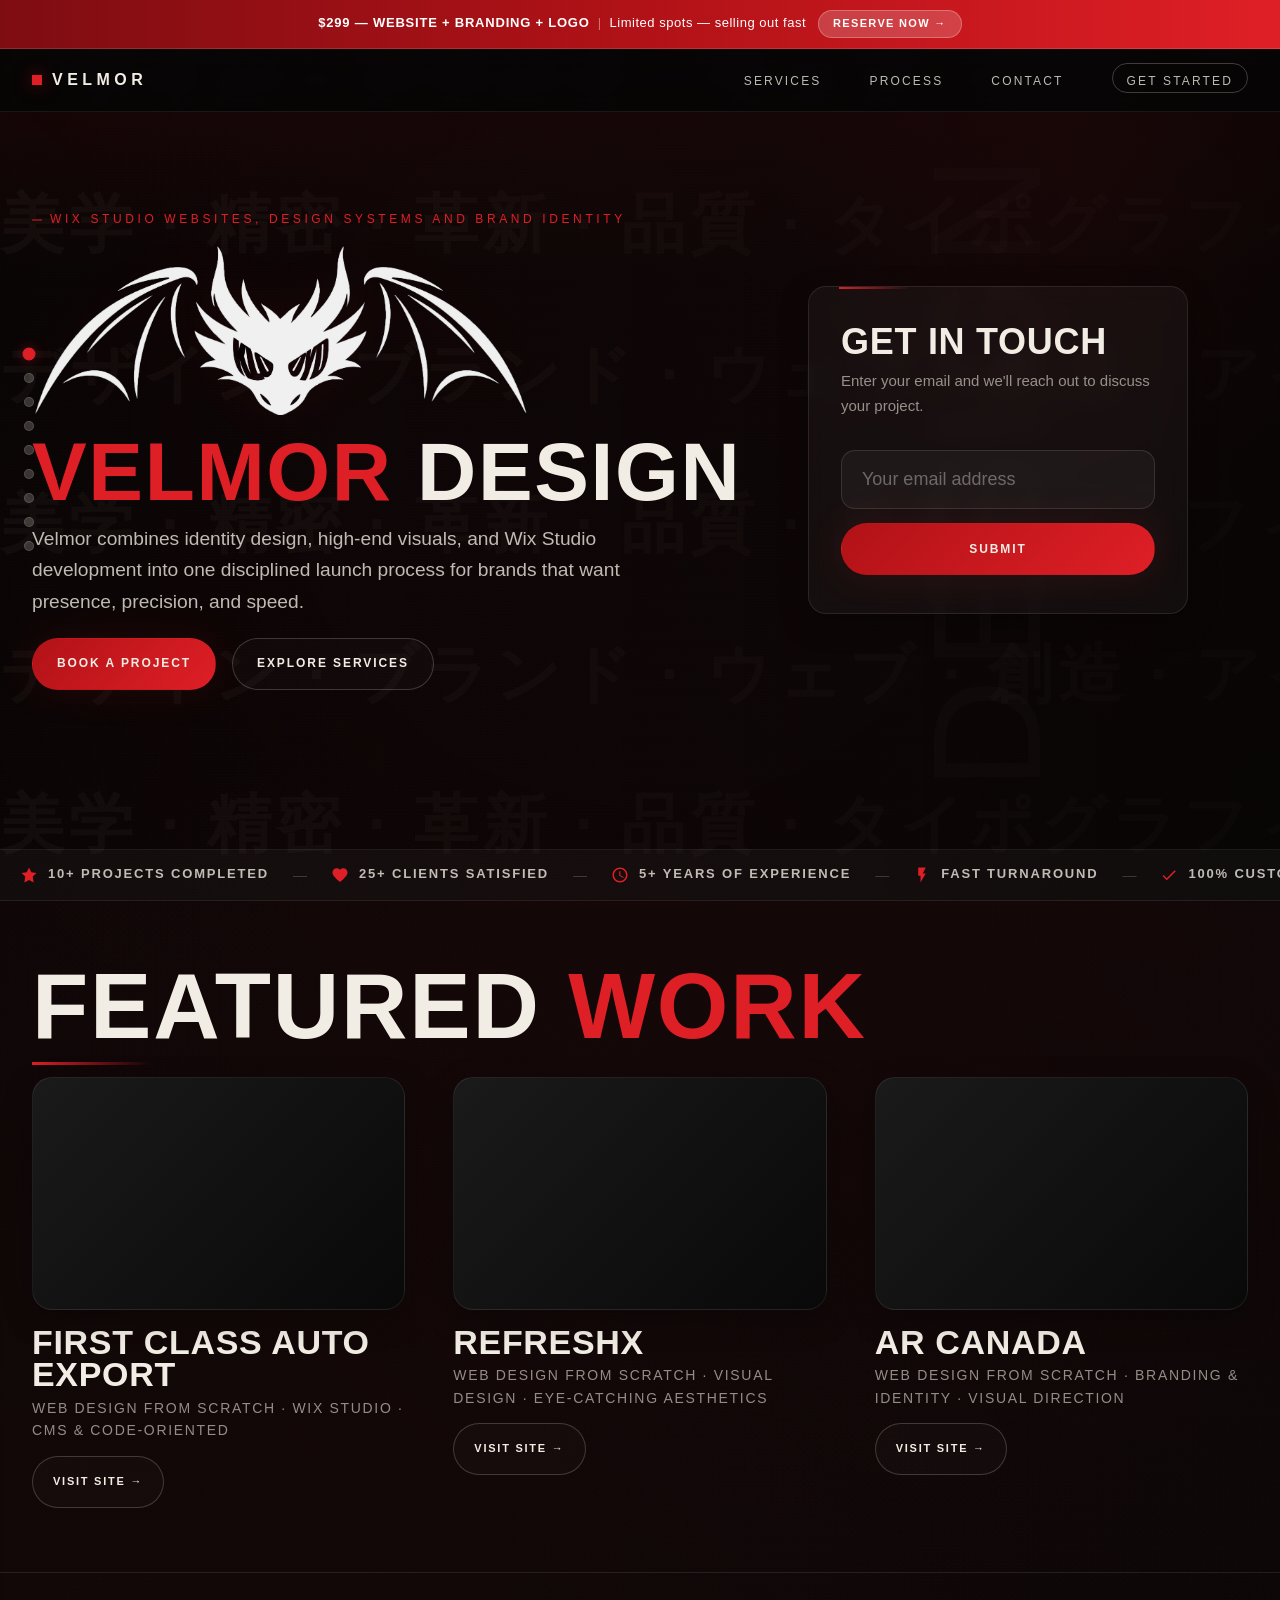
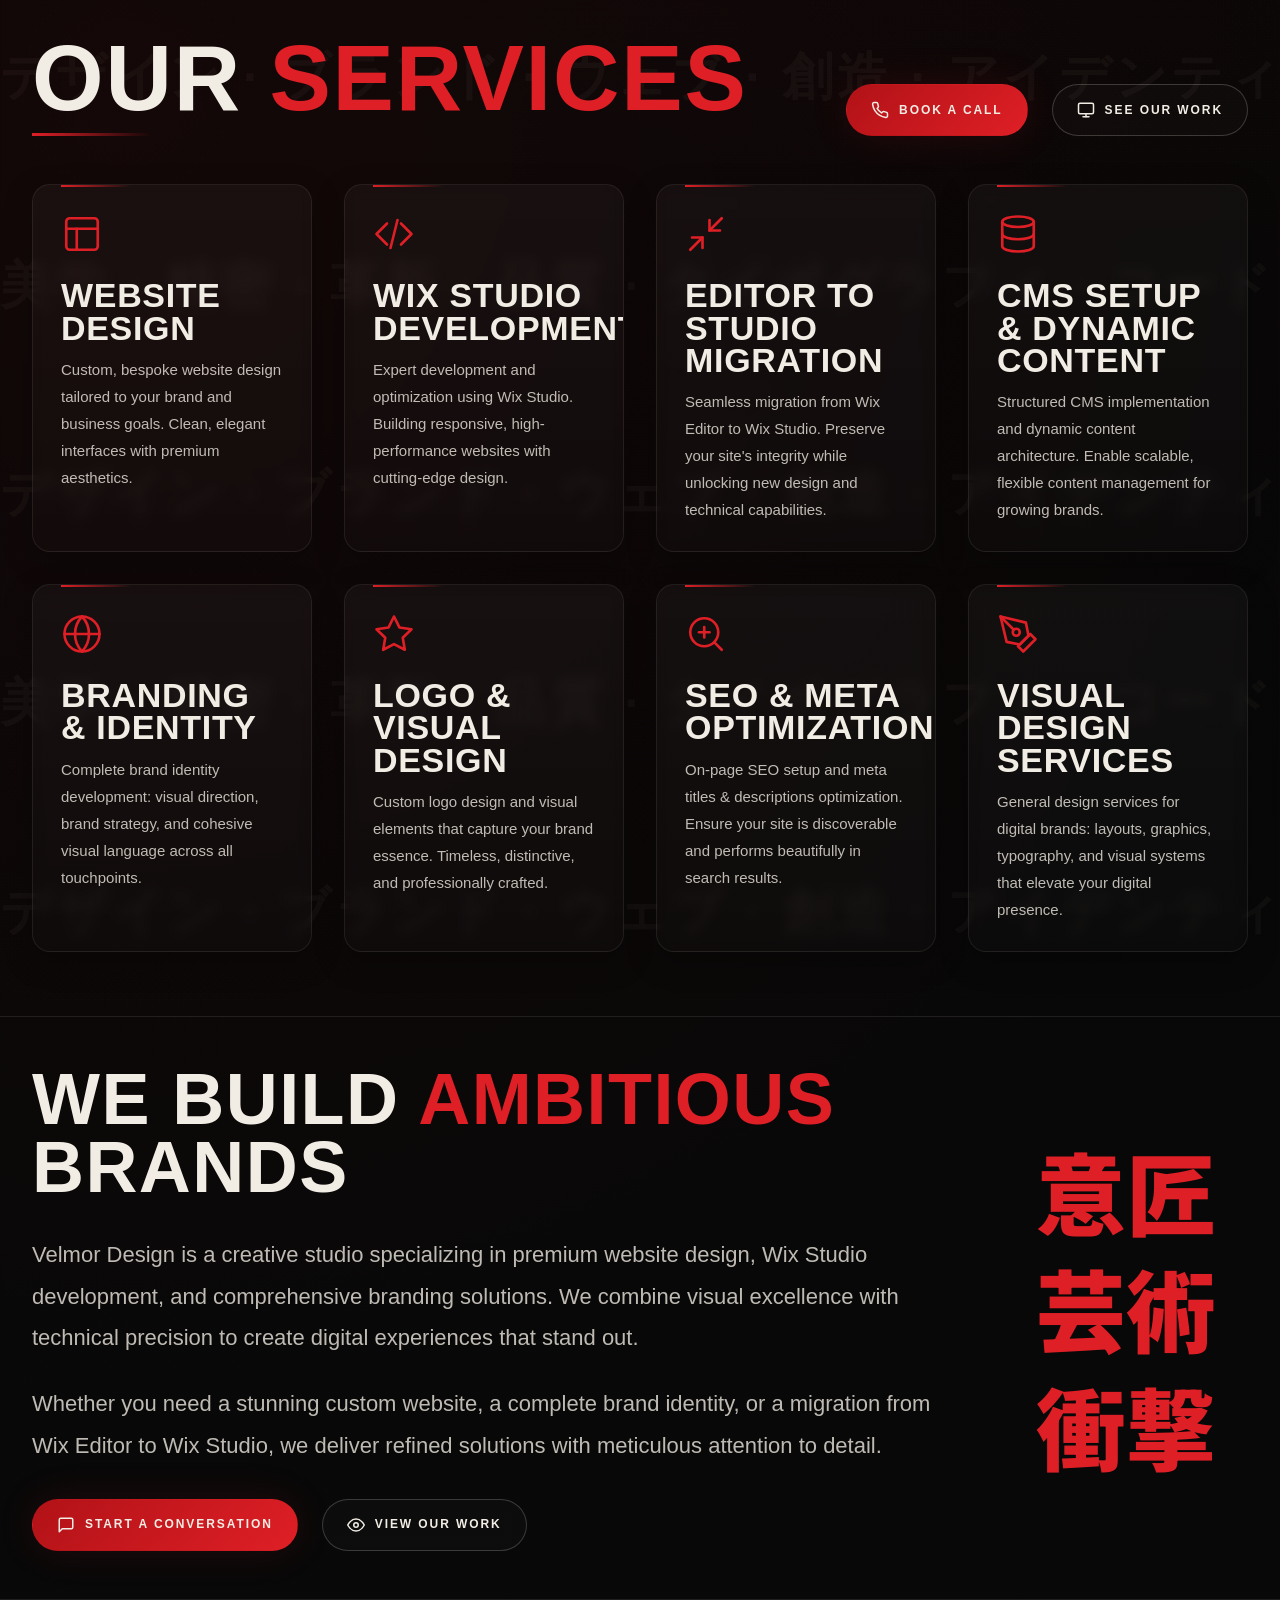
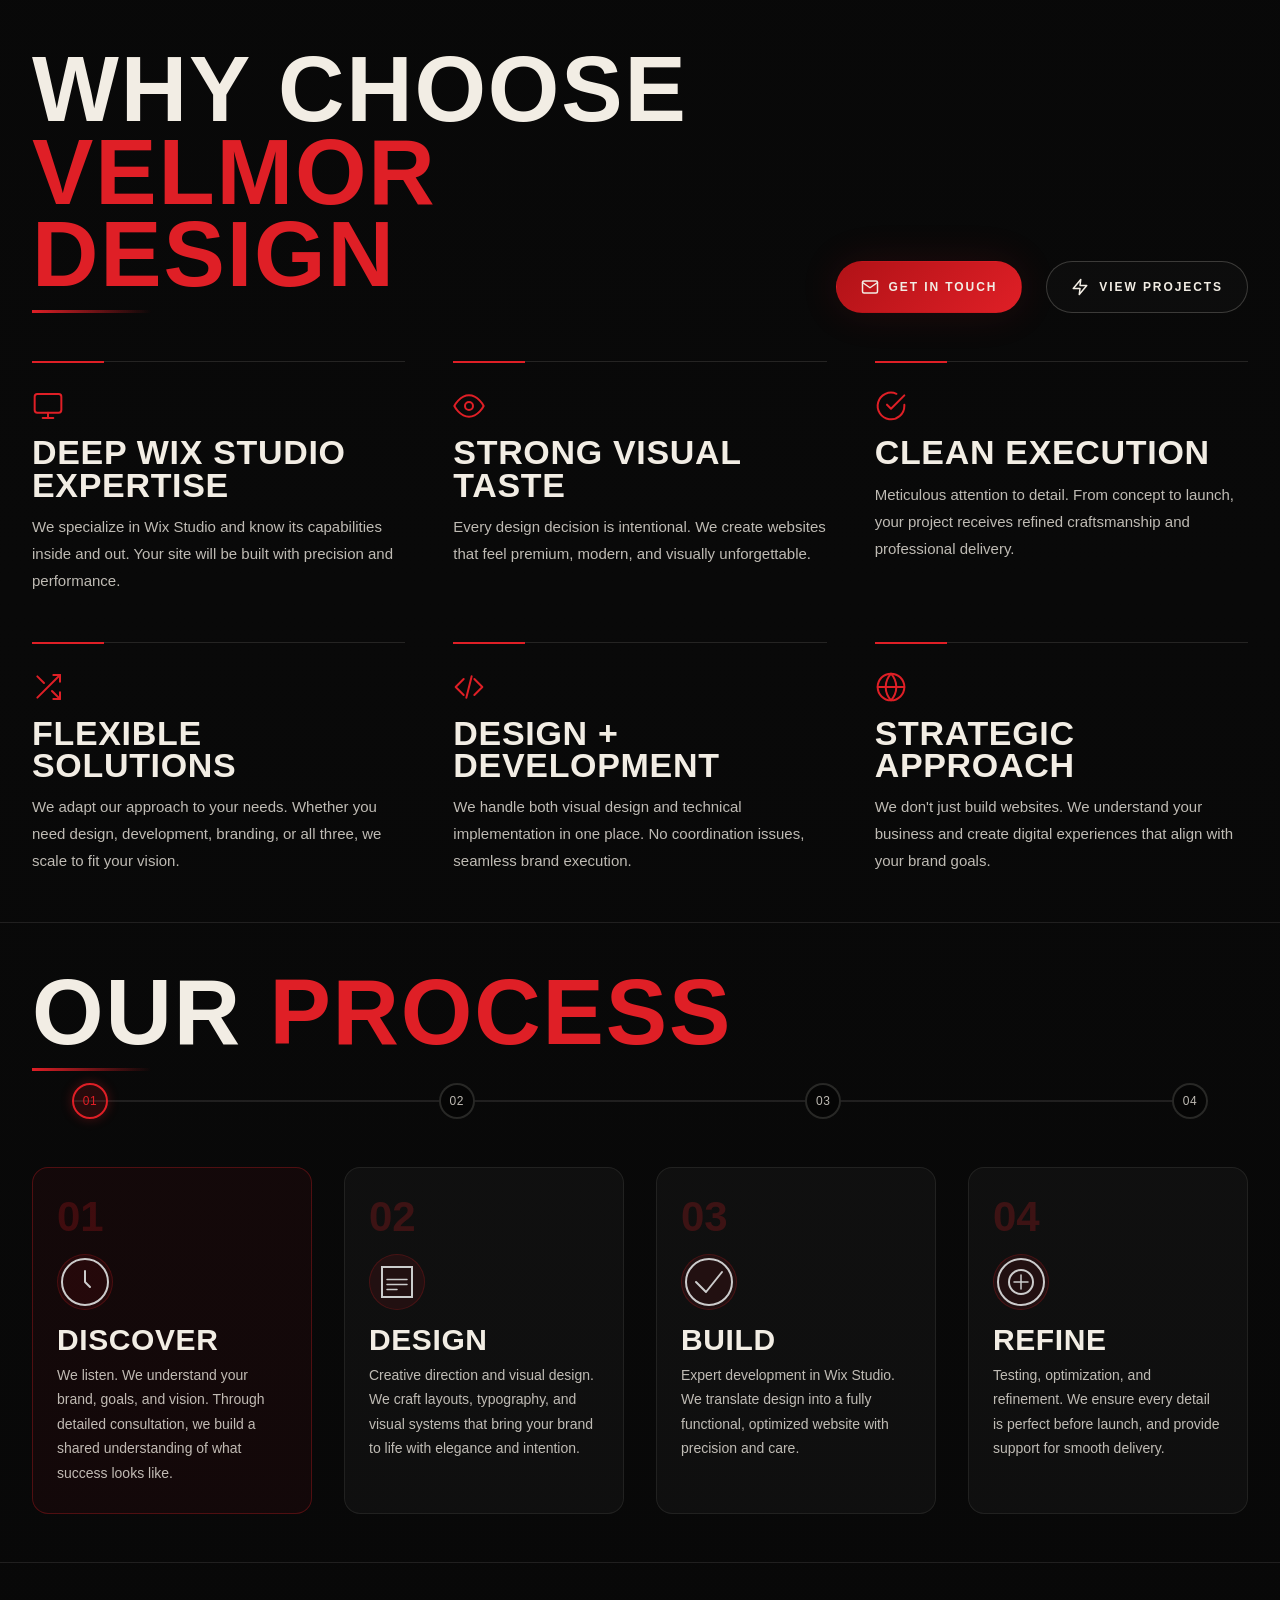
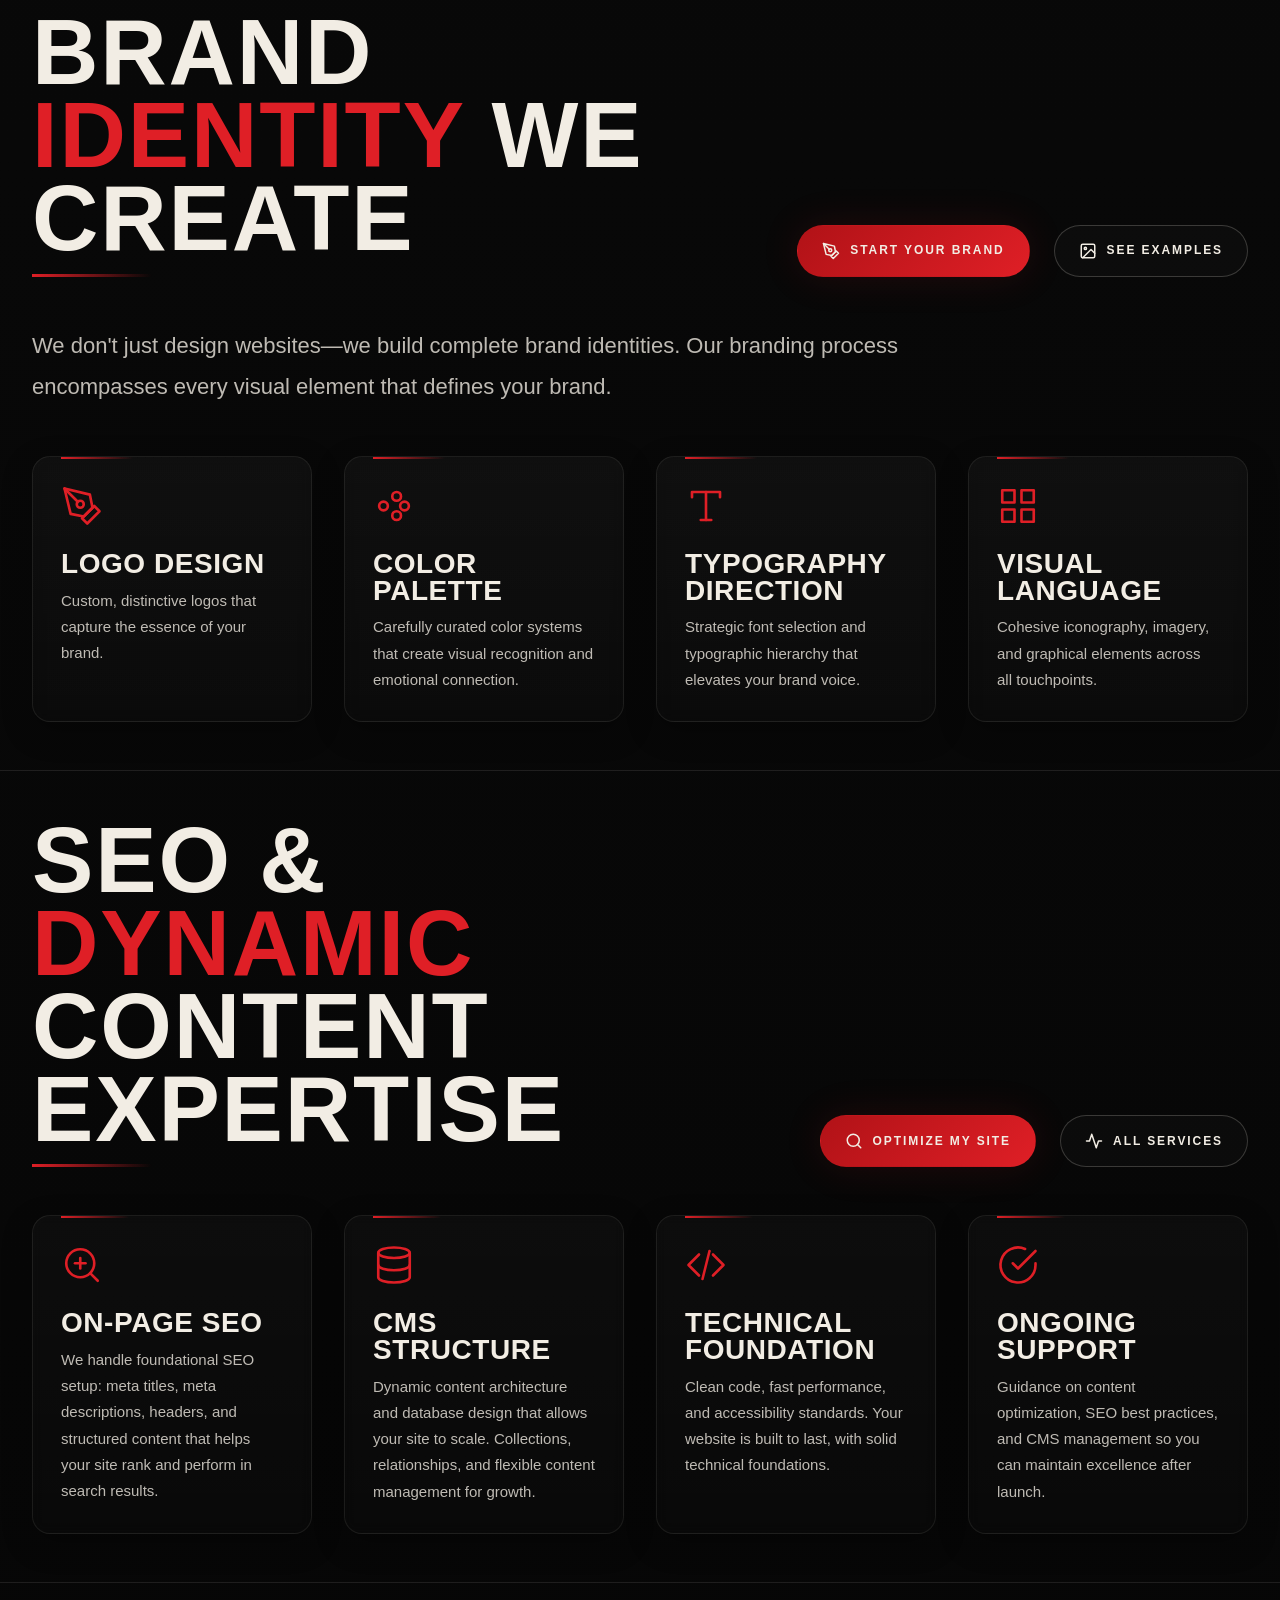
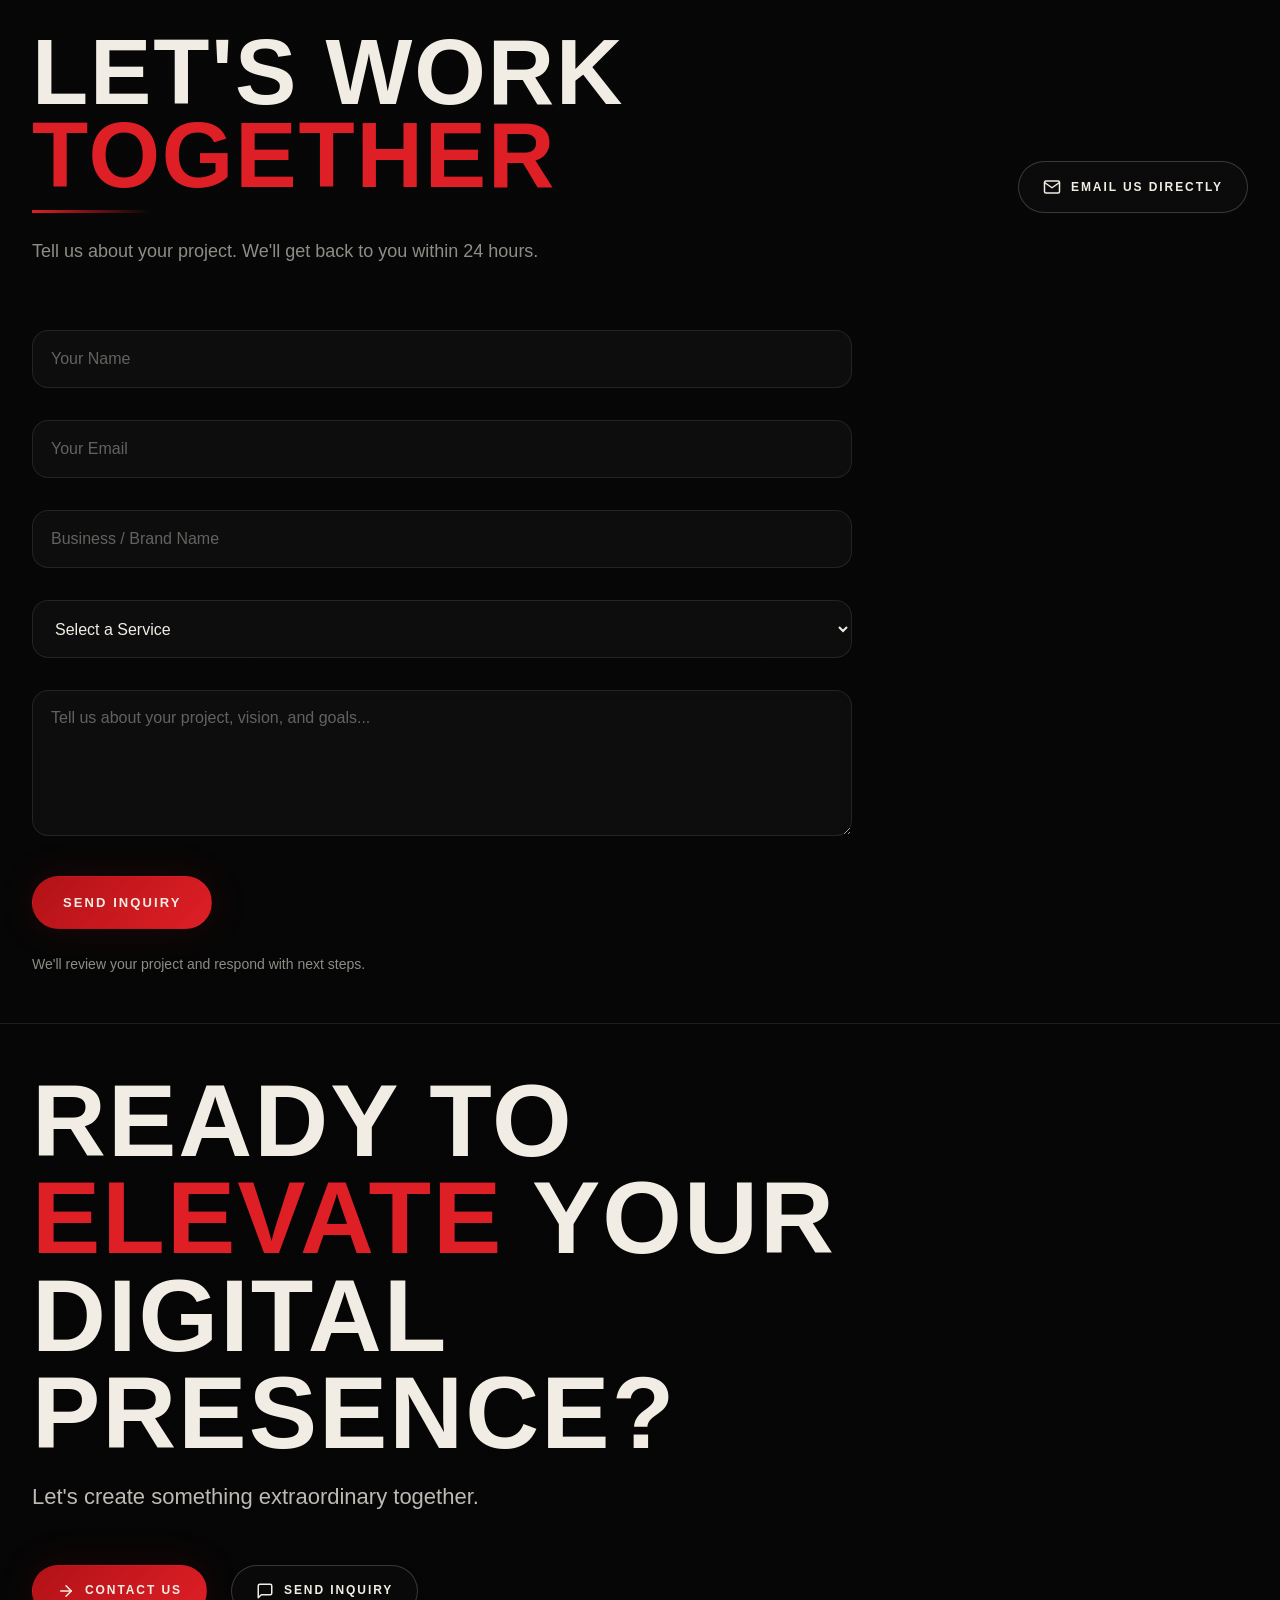
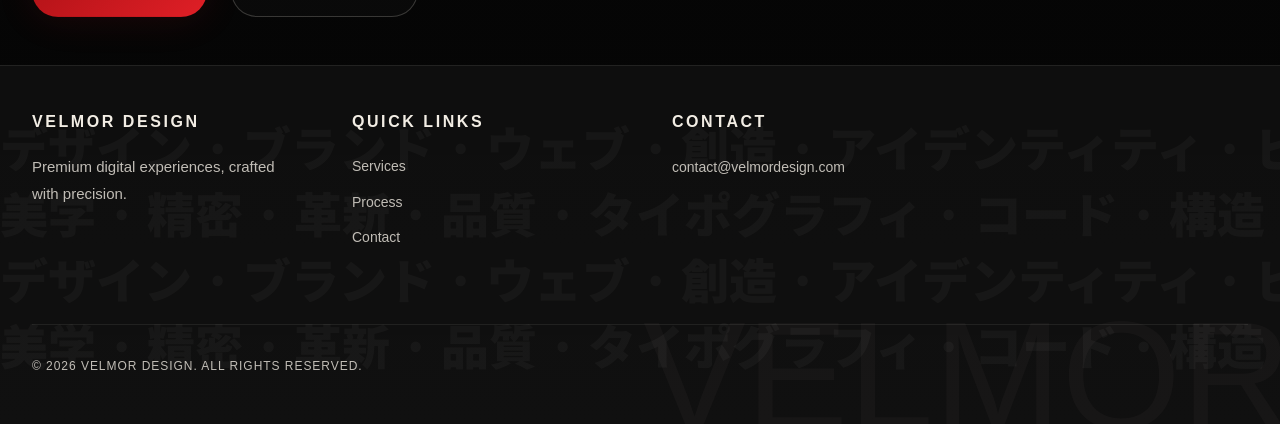
==== commit 3e0dc361: "Responsive and mobile improving responsive and mobile" ====
--- a/index.html
+++ b/index.html
@@ -62,7 +62,7 @@
                 <div class="hero-content">
                     <p class="hero-kicker">Wix studio websites, design systems and brand identity</p>
                     <img src="Logo and images/Velmorlogo.png" alt="Velmor Design Logo" class="hero-mark" />
-                    <h1 class="hero-title">VELMOR DESIGN</h1>
+                    <h1 class="hero-title"><span class="accent">VELMOR</span> DESIGN</h1>
                     <p class="hero-subtitle">Velmor combines identity design, high-end visuals, and Wix Studio development into one disciplined launch process for brands that want presence, precision, and speed.</p>
                     <div class="hero-ctas">
                         <a href="#contact-form" class="btn btn-primary">Book a Project</a>
--- a/styles.css
+++ b/styles.css
@@ -187,7 +187,7 @@
 }
 
 .section-title {
-    font-size: clamp(48px, 8vw, 110px);
+    font-size: clamp(48px, 8vw, 92px);
     line-height: 0.9;
     text-align: left;
     margin-bottom: 12px;
@@ -619,7 +619,7 @@
 }
 
 .hero-mark {
-    width: clamp(300px, 42vw, 620px) !important;
+    width: clamp(300px, 42vw, 500px) !important;
     max-width: 100% !important;
     height: auto !important;
     object-fit: contain !important;
@@ -632,7 +632,7 @@
 }
 
 .hero-title {
-    font-size: clamp(48px, 8vw, 110px);
+    font-size: clamp(48px, 8vw, 82px);
     font-weight: var(--font-weight-bold);
     line-height: 0.9;
     letter-spacing: 0.02em;
@@ -2350,8 +2350,12 @@
     .hero {
         height: auto;
         max-height: none;
-        min-height: auto;
-        padding: 110px 0 60px !important;
+        min-height: 100vh;
+        min-height: 100dvh;
+        padding: 100px 0 30px !important;
+        display: flex;
+        align-items: center;
+        justify-content: center;
     }
 
     .hero::before {
@@ -2359,23 +2363,37 @@
     }
 
     .hero-content {
-        gap: 16px;
+        gap: 12px;
+        align-items: center;
+        text-align: center;
     }
 
     .hero-kicker {
-        font-size: 11px;
+        font-size: 10px;
         letter-spacing: 0.18em;
         line-height: 1.5;
     }
 
     .hero-mark {
-        width: clamp(160px, 55vw, 320px) !important;
+        width: clamp(140px, 45vw, 260px) !important;
+        margin: 0 auto;
+    }
+
+    .hero-title {
+        text-align: center;
+    }
+
+    .hero-subtitle {
+        text-align: center;
+        font-size: 14px;
+        max-width: 100%;
+        line-height: 1.55;
     }
 
     .hero-layout {
         flex-direction: column;
-        align-items: flex-start;
-        gap: var(--spacing-lg);
+        align-items: center;
+        gap: 20px;
         padding-right: 0;
     }
 
@@ -2383,6 +2401,7 @@
         flex: 0 0 auto;
         width: 100%;
         padding: 30px 24px;
+        display: none;
     }
 
     .hero-form-title {
@@ -2390,17 +2409,12 @@
     }
 
     .hero-title {
-        font-size: clamp(38px, 11vw, 64px);
+        font-size: clamp(36px, 10vw, 58px);
         line-height: 0.92;
     }
 
-    .hero-subtitle {
-        font-size: 15px;
-        max-width: 100%;
-        line-height: 1.6;
-    }
-
     .hero-ctas {
+        margin-top: 4px;
         flex-direction: column;
         align-items: stretch;
         width: 100%;
@@ -2607,13 +2621,8 @@
    LARGE SCREENS
    ============================================ */
 
+/* 1440px–1536px: keep current look */
 @media (min-width: 1440px) {
-    :root {
-        --font-size-5xl: 136px;
-        --font-size-4xl: 88px;
-        --spacing-4xl: 148px;
-    }
-
     .container {
         max-width: 1400px;
     }
@@ -2624,6 +2633,162 @@
 
     .hero-subtitle {
         max-width: 560px;
+    }
+}
+
+/* 1537px+: freeze proportions to match the 1536px look */
+@media (min-width: 1537px) {
+    :root {
+        --font-size-5xl: 112px;
+        --font-size-4xl: 72px;
+        --font-size-3xl: 48px;
+        --font-size-2xl: 32px;
+        --spacing-4xl: 128px;
+        --spacing-3xl: 96px;
+    }
+
+    .container {
+        max-width: 1400px;
+    }
+
+    /* Lock section titles */
+    .section-title {
+        font-size: 88px;
+    }
+
+    /* Lock hero to exact 1536px proportions */
+    .hero-mark {
+        width: 460px !important;
+    }
+
+    .hero-title {
+        font-size: 78px;
+        max-width: 600px;
+    }
+
+    .hero-subtitle {
+        font-size: 17px;
+        max-width: 540px;
+    }
+
+    .hero-kicker {
+        font-size: 12px;
+    }
+
+    .hero-form-card {
+        flex: 0 0 360px;
+        padding: 34px 28px;
+    }
+
+    .hero-form-title {
+        font-size: 32px;
+    }
+
+    .hero-form-desc {
+        font-size: 14px;
+    }
+
+    .hero-layout {
+        gap: 48px;
+        padding-right: 0;
+    }
+
+    /* Lock card / item sizes */
+    .service-card h3,
+    .why-us-item h3 {
+        font-size: 28px;
+    }
+
+    .service-card p,
+    .why-us-item p,
+    .feature p,
+    .seo-cms-item p {
+        font-size: 14px;
+    }
+
+    .about-content p,
+    .branding-description {
+        font-size: 20px;
+    }
+
+    .kanji-glyph {
+        font-size: 76px;
+    }
+
+    .step-content h3 {
+        font-size: 26px;
+    }
+
+    .feature h4,
+    .seo-cms-item h3 {
+        font-size: 24px;
+    }
+
+    .portfolio-item h3 {
+        font-size: 28px;
+    }
+
+    /* Lock final CTA */
+    .final-cta h2 {
+        font-size: 92px;
+        max-width: 800px;
+    }
+
+    .final-cta p {
+        font-size: 19px;
+    }
+
+    /* Lock contact hero */
+    .contact-hero h1 {
+        font-size: 110px;
+    }
+
+    .form-wrapper h2 {
+        font-size: 80px;
+    }
+
+    /* Footer */
+    .footer::before {
+        font-size: 140px;
+    }
+}
+
+/* 1920px+: same proportions, slightly wider container */
+@media (min-width: 1920px) {
+    .container {
+        max-width: 1440px;
+    }
+
+    .hero .container {
+        max-width: 1440px;
+    }
+
+    .hero-layout {
+        gap: 64px;
+    }
+
+    .hero-mark {
+        width: 480px !important;
+    }
+
+    .hero-title {
+        font-size: 82px;
+        max-width: 640px;
+    }
+
+    .hero-form-card {
+        flex: 0 0 380px;
+    }
+}
+
+/* 2560px+ ultra-wide: keep everything contained */
+@media (min-width: 2560px) {
+    .container {
+        max-width: 1500px;
+    }
+
+    .hero .container {
+        max-width: 1500px;
     }
 }
 
